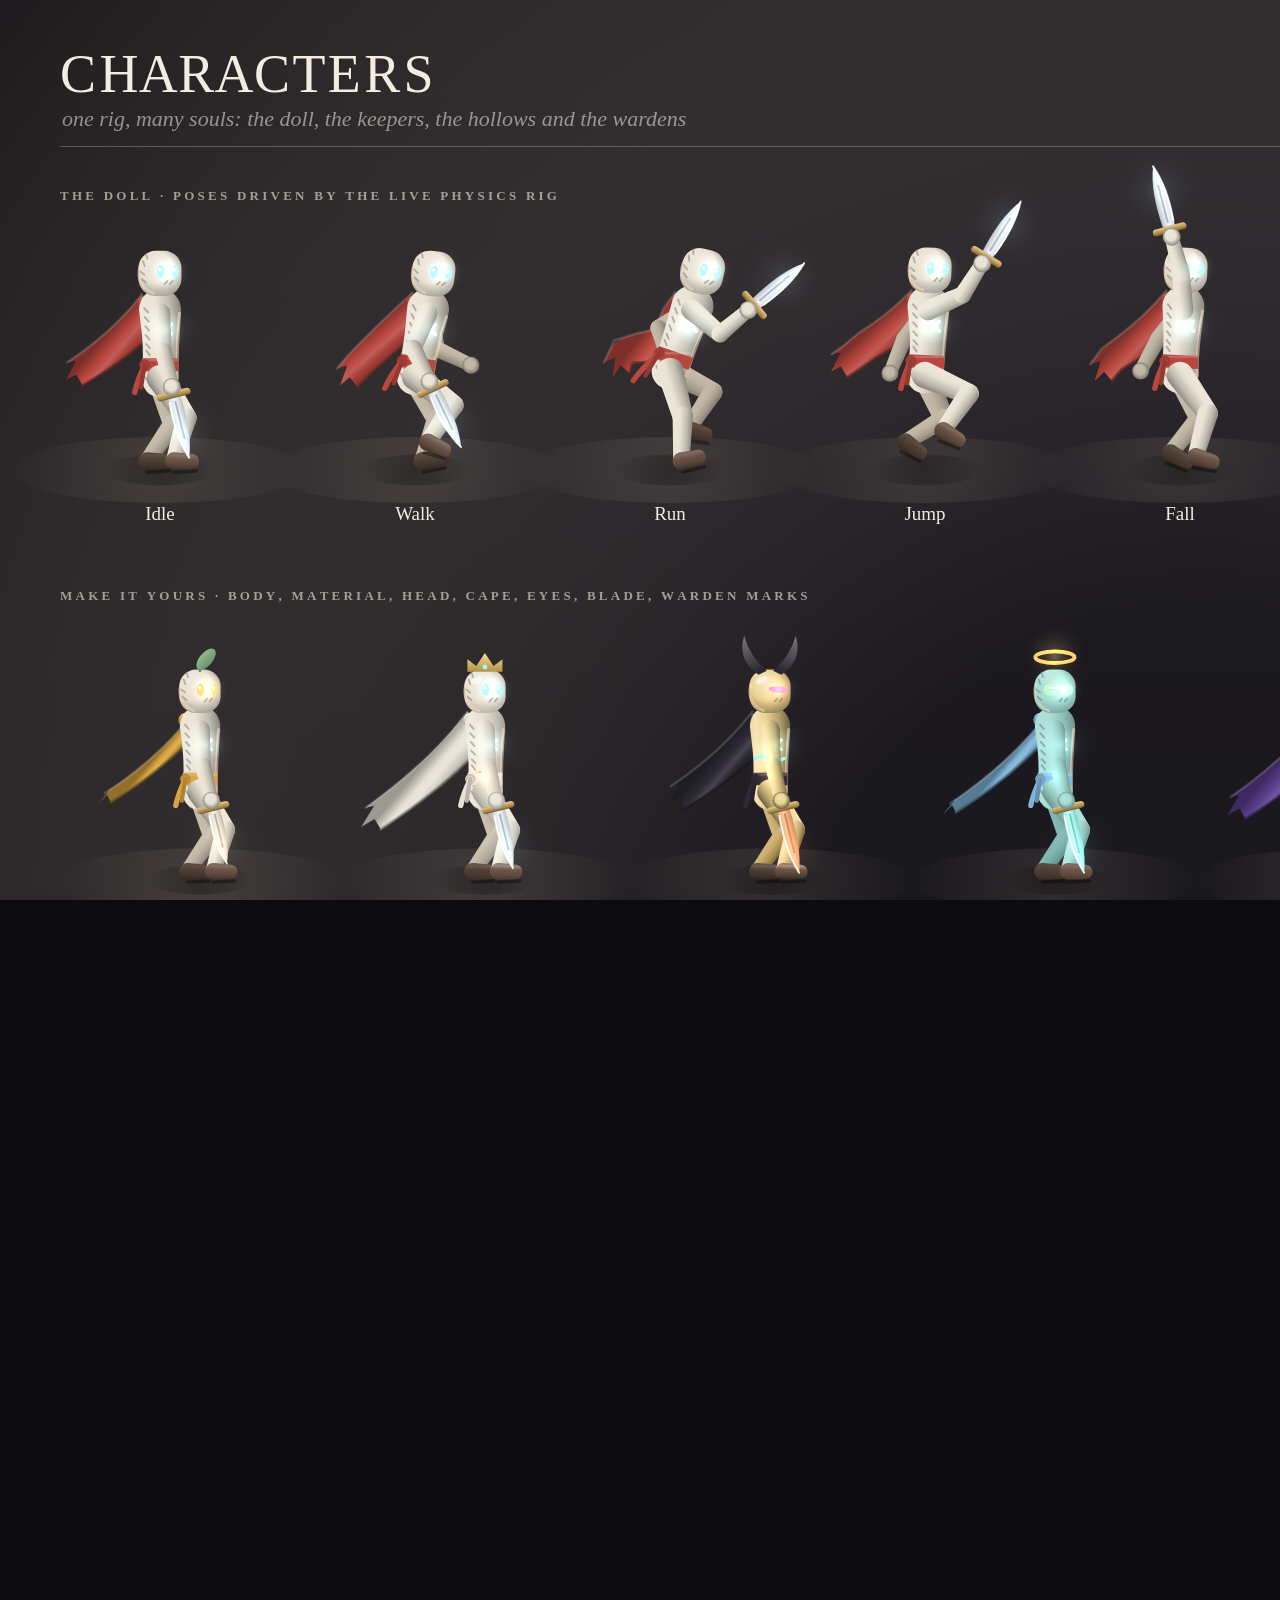
==== tools/sheets.html @ b2a6ca49 "Art overhaul, asset sheets, cold-open fall with lore, Thread companion, goal chain - js/art: art bib" ====
<!doctype html>
<html><head><meta charset="utf-8"><title>Asset sheets</title>
<link rel="stylesheet" href="../css/style.css">
<style>html,body{overflow:auto!important;background:#0c0b10}canvas{position:static!important;display:block;margin:0 0 30px}</style>
</head><body>
<canvas id="characters"></canvas>
<canvas id="maps"></canvas>
<canvas id="assets"></canvas>
<script type="module" src="sheets.js"></script>
</body></html>
---- css/style.css ----
@font-face { font-family: 'Cormorant'; src: url('../assets/fonts/cormorant-garamond-latin-300-normal.woff2') format('woff2'); font-weight: 300; font-display: swap; }
@font-face { font-family: 'Cormorant'; src: url('../assets/fonts/cormorant-garamond-latin-400-normal.woff2') format('woff2'); font-weight: 400; font-display: swap; }
@font-face { font-family: 'Cormorant'; src: url('../assets/fonts/cormorant-garamond-latin-600-normal.woff2') format('woff2'); font-weight: 600; font-display: swap; }
@font-face { font-family: 'Cormorant'; src: url('../assets/fonts/cormorant-garamond-latin-500-italic.woff2') format('woff2'); font-weight: 500; font-style: italic; font-display: swap; }
@font-face { font-family: 'Manrope'; src: url('../assets/fonts/manrope-latin-400-normal.woff2') format('woff2'); font-weight: 400; font-display: swap; }
@font-face { font-family: 'Manrope'; src: url('../assets/fonts/manrope-latin-600-normal.woff2') format('woff2'); font-weight: 600; font-display: swap; }
@font-face { font-family: 'Manrope'; src: url('../assets/fonts/manrope-latin-800-normal.woff2') format('woff2'); font-weight: 800; font-display: swap; }

:root {
  --ink: #0b0a10; --glass: rgba(14, 12, 20, 0.62); --glass2: rgba(24, 21, 32, 0.78); --line: rgba(255, 244, 228, 0.14);
  --text: #f3ece0; --dim: rgba(243, 236, 224, 0.58); --accent: #9ff3ff; --gold: #f2c86a; --warm: #ffd9a0; --danger: #ff7a6a;
  --ease: cubic-bezier(.2, .8, .2, 1); --serif: 'Cormorant', Georgia, serif; --sans: 'Manrope', system-ui, sans-serif;
}
* { box-sizing: border-box; }
html, body { margin: 0; height: 100%; overflow: hidden; background: #07060b; color: var(--text); font-family: var(--sans); user-select: none; -webkit-user-select: none; touch-action: none; -webkit-tap-highlight-color: transparent; }
canvas { position: fixed; inset: 0; display: block; }
#fx { pointer-events: none; }
#ui { position: fixed; inset: 0; pointer-events: none; z-index: 5; }
.hidden { display: none !important; }
button { font-family: var(--sans); color: var(--text); }

/* boot */
#boot { position: fixed; inset: 0; background: #07060b; display: flex; flex-direction: column; align-items: center; justify-content: center; gap: 22px; z-index: 50; transition: opacity 1.2s var(--ease); }
#boot.gone { opacity: 0; pointer-events: none; }
.boot-title { font-family: var(--serif); font-weight: 300; font-size: clamp(28px, 5vw, 54px); letter-spacing: .32em; text-transform: uppercase; opacity: .8; }
.boot-bar { width: 160px; height: 1px; background: rgba(255,255,255,.12); overflow: hidden; }
.boot-bar div { height: 100%; width: 40%; background: var(--warm); animation: bootbar 1.2s ease-in-out infinite; }
@keyframes bootbar { 0% { transform: translateX(-100%); } 100% { transform: translateX(260%); } }

/* letterbox + fade */
#letterbox .bar { position: absolute; left: 0; right: 0; height: 0; background: #000; transition: height 1.1s var(--ease); }
#letterbox .bar.top { top: 0; } #letterbox .bar.bottom { bottom: 0; }
#letterbox.on .bar { height: 11vh; }
#fade { position: absolute; inset: 0; background: #000; opacity: 0; transition: opacity .9s var(--ease); }

/* title cards */
#card { position: absolute; left: 50%; top: 40%; transform: translate(-50%, -50%); text-align: center; width: min(92vw, 1100px); opacity: 0; transition: opacity 1.4s var(--ease), letter-spacing 4s var(--ease); }
#card.show { opacity: 1; }
#card .title { font-family: var(--serif); font-weight: 300; font-size: clamp(38px, 7.2vw, 104px); letter-spacing: .14em; text-transform: uppercase; line-height: 1; text-shadow: 0 2px 40px rgba(0,0,0,.55); transition: letter-spacing 5s var(--ease); }
#card.show .title { letter-spacing: .2em; }
#card .sub { margin-top: 18px; font-family: var(--serif); font-style: italic; font-weight: 500; font-size: clamp(16px, 2.1vw, 26px); color: var(--dim); letter-spacing: .04em; }
#card .line { height: 1px; width: 0; margin: 0 auto; background: linear-gradient(90deg, transparent, rgba(255,240,220,.6), transparent); transition: width 2.2s var(--ease); }
#card.show .line { width: min(60vw, 520px); }
#card .l1 { margin-bottom: 22px; } #card .l2 { margin-top: 22px; }
#card.small .title { font-size: clamp(26px, 4.4vw, 58px); }
#card.boss .title { color: #fff; font-size: clamp(26px, 5vw, 74px); letter-spacing: .1em; }
#card.boss.show .title { letter-spacing: .14em; }
#card.boss .sub { font-style: normal; font-family: var(--sans); font-size: clamp(11px, 1.2vw, 14px); letter-spacing: .4em; text-transform: uppercase; color: var(--danger); }
#card.gain .sub { color: var(--accent); }

/* press any key */
#press { position: absolute; left: 50%; bottom: 17vh; transform: translateX(-50%); font-size: 12px; letter-spacing: .45em; text-transform: uppercase; color: var(--dim); animation: breathe 2.2s ease-in-out infinite; text-align: center; }
@keyframes breathe { 0%, 100% { opacity: .25; } 50% { opacity: .9; } }

/* hud */
#hud { position: absolute; inset: 0; transition: opacity .8s var(--ease); }
#hud.dim { opacity: 0; }
#hud-tl { position: absolute; left: max(22px, env(safe-area-inset-left)); top: max(18px, env(safe-area-inset-top)); display: flex; flex-direction: column; gap: 10px; }
#vessels { display: flex; gap: 7px; }
.vessel { width: 18px; height: 24px; position: relative; transition: transform .3s var(--ease); }
.vessel::before { content: ''; position: absolute; inset: 0; background: rgba(255,255,255,.1); clip-path: polygon(50% 0, 100% 38%, 82% 100%, 18% 100%, 0 38%); }
.vessel.full::before { background: linear-gradient(180deg, #ffffff, #dff2f4 55%, #9fd6de); box-shadow: 0 0 18px rgba(159,243,255,.6); }
.vessel.full::after { content: ''; position: absolute; inset: -6px; background: radial-gradient(circle, rgba(159,243,255,.35), transparent 65%); }
.vessel.lost { animation: lost .5s var(--ease); }
@keyframes lost { 0% { transform: scale(1.5); } 100% { transform: scale(1); } }
#breath { width: 118px; height: 3px; background: rgba(255,255,255,.1); border-radius: 2px; overflow: hidden; }
#breath-fill { height: 100%; width: 0; background: linear-gradient(90deg, #6fd3e0, #ffffff); box-shadow: 0 0 10px #9ff3ff; transition: width .3s var(--ease); }
#glimmer { display: flex; align-items: center; gap: 8px; font-weight: 600; font-size: 14px; letter-spacing: .08em; color: var(--text); text-shadow: 0 1px 8px rgba(0,0,0,.6); }
#glimmer .gem { width: 9px; height: 9px; transform: rotate(45deg); background: linear-gradient(135deg, #fff, var(--accent)); box-shadow: 0 0 10px var(--accent); }
#glimmer.bump { animation: bump .35s var(--ease); }
@keyframes bump { 0% { transform: scale(1.25); } 100% { transform: scale(1); } }
#hud-tr { position: absolute; right: max(18px, env(safe-area-inset-right)); top: max(16px, env(safe-area-inset-top)); display: flex; gap: 8px; align-items: center; pointer-events: auto; }
.pill { background: var(--glass); border: 1px solid var(--line); border-radius: 99px; padding: 7px 14px; font-size: 11px; letter-spacing: .2em; text-transform: uppercase; backdrop-filter: blur(8px); -webkit-backdrop-filter: blur(8px); }
.pill.btn { cursor: pointer; transition: background .2s, transform .2s var(--ease); }
.pill.btn:hover { background: var(--glass2); transform: translateY(-1px); }
.pill.icon { padding: 6px 11px; font-size: 14px; letter-spacing: 0; }
#souls-online { color: var(--accent); }
#souls-online::before { content: ''; display: inline-block; width: 6px; height: 6px; border-radius: 50%; background: var(--accent); box-shadow: 0 0 8px var(--accent); margin-right: 8px; vertical-align: 1px; animation: breathe 1.8s infinite; }
#compass { position: absolute; left: 50%; top: max(60px, env(safe-area-inset-top)); transform: translateX(-50%); font-size: 11px; letter-spacing: .35em; text-transform: uppercase; color: var(--dim); text-shadow: 0 1px 8px rgba(0,0,0,.7); white-space: nowrap; }
#compass b { color: var(--text); font-weight: 600; }
#hotbar { position: absolute; left: 50%; bottom: max(18px, env(safe-area-inset-bottom)); transform: translateX(-50%); display: flex; gap: 6px; pointer-events: auto; }
.slot { width: 46px; height: 46px; border-radius: 10px; background: var(--glass); border: 1px solid var(--line); position: relative; display: flex; align-items: center; justify-content: center; backdrop-filter: blur(6px); -webkit-backdrop-filter: blur(6px); cursor: pointer; transition: transform .2s var(--ease), border-color .2s; }
.slot canvas { position: static; width: 26px; height: 26px; }
.slot .n { position: absolute; right: 5px; bottom: 3px; font-size: 10px; font-weight: 800; color: var(--text); text-shadow: 0 1px 3px #000; }
.slot .k { position: absolute; left: 6px; top: 3px; font-size: 9px; color: var(--dim); }
.slot.sel { border-color: rgba(255,240,220,.7); transform: translateY(-4px); box-shadow: 0 6px 22px rgba(0,0,0,.4), 0 0 0 1px rgba(255,240,220,.25) inset; }
#prompt { position: absolute; left: 50%; bottom: 96px; transform: translateX(-50%); font-size: 12px; letter-spacing: .25em; text-transform: uppercase; text-shadow: 0 1px 8px #000; display: flex; gap: 10px; align-items: center; white-space: nowrap; }
kbd { display: inline-block; min-width: 22px; padding: 3px 6px; border-radius: 6px; border: 1px solid rgba(255,255,255,.3); background: rgba(0,0,0,.35); font-family: var(--sans); font-size: 11px; font-weight: 800; letter-spacing: 0; text-align: center; color: #fff; }
#toasts { position: absolute; left: 50%; top: 92px; transform: translateX(-50%); display: flex; flex-direction: column; align-items: center; gap: 6px; }
.toast { background: var(--glass); border: 1px solid var(--line); padding: 8px 16px; border-radius: 99px; font-size: 12px; letter-spacing: .08em; backdrop-filter: blur(8px); animation: toastIn .45s var(--ease); white-space: nowrap; }
.toast.out { opacity: 0; transform: translateY(-6px); transition: all .5s var(--ease); }
@keyframes toastIn { from { opacity: 0; transform: translateY(8px); } }
#pickups { position: absolute; right: max(22px, env(safe-area-inset-right)); bottom: 90px; display: flex; flex-direction: column; align-items: flex-end; gap: 4px; }
.pk { font-size: 12px; font-weight: 600; letter-spacing: .06em; text-shadow: 0 1px 6px #000; animation: toastIn .3s var(--ease); display: flex; gap: 8px; align-items: center; }
.pk i { width: 10px; height: 10px; border-radius: 3px; display: inline-block; }

/* boss bar */
#bossbar { position: absolute; left: 50%; bottom: calc(11vh + 26px); transform: translateX(-50%); width: min(70vw, 720px); text-align: center; transition: opacity .8s; }
#bossbar .bname { font-family: var(--serif); font-size: clamp(18px, 2.4vw, 28px); letter-spacing: .25em; text-transform: uppercase; margin-bottom: 8px; text-shadow: 0 2px 20px #000; }
#bossbar .btrack { position: relative; height: 4px; background: rgba(255,255,255,.12); }
#bossbar .bfill, #bossbar .bghost { position: absolute; left: 0; top: 0; bottom: 0; width: 100%; }
#bossbar .bghost { background: rgba(255,210,180,.5); transition: width 1.2s ease .3s; }
#bossbar .bfill { background: linear-gradient(90deg, #ff7a6a, #ffd9a0); box-shadow: 0 0 14px rgba(255,122,106,.6); z-index: 1; transition: width .12s; }

/* tutorial hints */
#hint { position: absolute; left: 50%; top: 64%; transform: translateX(-50%); font-size: 13px; letter-spacing: .2em; text-transform: uppercase; text-shadow: 0 1px 10px #000; display: flex; gap: 10px; align-items: center; opacity: 0; transition: opacity .6s var(--ease); white-space: nowrap; }
#hint.show { opacity: 1; }

/* dialog (subtitles) */
#dialog { position: absolute; left: 50%; bottom: calc(11vh + 18px); transform: translateX(-50%); width: min(86vw, 760px); text-align: center; pointer-events: auto; }
#dialog .who { font-size: 11px; letter-spacing: .4em; text-transform: uppercase; color: var(--warm); margin-bottom: 10px; }
#dialog .text { font-family: var(--serif); font-size: clamp(20px, 2.5vw, 30px); line-height: 1.35; text-shadow: 0 2px 16px #000; min-height: 1.4em; }
#dialog .opts { margin-top: 18px; display: flex; flex-wrap: wrap; gap: 10px; justify-content: center; }
.opt { background: var(--glass); border: 1px solid var(--line); padding: 10px 18px; border-radius: 99px; font-size: 12px; letter-spacing: .14em; text-transform: uppercase; cursor: pointer; transition: all .2s var(--ease); }
.opt:hover, .opt.focus { background: rgba(255,240,220,.14); border-color: rgba(255,240,220,.5); transform: translateY(-1px); }
.opt.off { opacity: .4; }
.opt small { opacity: .6; margin-left: 6px; letter-spacing: .05em; }

/* menu */
#menu { position: absolute; inset: 0; background: radial-gradient(ellipse at center, rgba(8,7,12,.45), rgba(4,3,7,.86)); display: flex; align-items: center; justify-content: center; pointer-events: auto; animation: fadeIn .4s var(--ease); backdrop-filter: blur(3px); }
@keyframes fadeIn { from { opacity: 0; } }
#menu .panel { width: min(94vw, 980px); height: min(88vh, 640px); display: flex; flex-direction: column; }
.menu-head { display: flex; align-items: flex-end; justify-content: space-between; gap: 20px; padding-bottom: 16px; border-bottom: 1px solid var(--line); flex-wrap: wrap; }
.logo { font-family: var(--serif); font-weight: 300; font-size: clamp(24px, 3.4vw, 40px); letter-spacing: .22em; text-transform: uppercase; }
.tabs { display: flex; gap: 4px; flex-wrap: wrap; }
.tab { background: none; border: none; padding: 8px 12px; font-size: 11px; letter-spacing: .25em; text-transform: uppercase; color: var(--dim); cursor: pointer; border-bottom: 1px solid transparent; transition: all .2s; }
.tab:hover { color: var(--text); }
.tab.on { color: var(--text); border-bottom-color: var(--warm); }
.menu-body { flex: 1; overflow: auto; padding-top: 22px; }
.menu-body::-webkit-scrollbar { width: 6px; } .menu-body::-webkit-scrollbar-thumb { background: rgba(255,255,255,.15); border-radius: 3px; }
.row { display: flex; gap: 22px; flex-wrap: wrap; }
.col { flex: 1; min-width: 260px; }
.h { font-size: 11px; letter-spacing: .35em; text-transform: uppercase; color: var(--dim); margin: 0 0 12px; }
.big-btn { display: block; width: 100%; text-align: left; background: var(--glass); border: 1px solid var(--line); padding: 16px 18px; border-radius: 14px; margin-bottom: 10px; cursor: pointer; transition: all .2s var(--ease); }
.big-btn:hover { background: rgba(255,240,220,.1); transform: translateX(3px); }
.big-btn b { display: block; font-family: var(--serif); font-size: 22px; font-weight: 400; letter-spacing: .06em; }
.big-btn span { font-size: 12px; color: var(--dim); }
.big-btn.primary { border-color: rgba(159,243,255,.45); }
.stat { display: flex; justify-content: space-between; font-size: 13px; padding: 7px 0; border-bottom: 1px solid rgba(255,255,255,.05); color: var(--dim); }
.stat b { color: var(--text); font-weight: 600; }
.grid { display: grid; grid-template-columns: repeat(auto-fill, minmax(112px, 1fr)); gap: 8px; }
.item { background: var(--glass); border: 1px solid var(--line); border-radius: 12px; padding: 10px; cursor: pointer; text-align: center; font-size: 11px; letter-spacing: .06em; transition: all .2s var(--ease); position: relative; }
.item:hover { transform: translateY(-2px); background: rgba(255,240,220,.08); }
.item.on { border-color: var(--warm); box-shadow: 0 0 0 1px rgba(255,217,160,.3) inset; }
.item.locked { opacity: .45; }
.item .sw { width: 34px; height: 34px; border-radius: 50%; margin: 2px auto 8px; }
.item .how { display: block; font-size: 9.5px; color: var(--dim); margin-top: 4px; letter-spacing: .02em; }
.item .cost { position: absolute; top: 6px; right: 8px; font-size: 10px; color: var(--accent); }
.editor { display: flex; gap: 24px; flex-wrap: wrap; }
.preview { width: 260px; flex: none; display: flex; flex-direction: column; align-items: center; gap: 10px; }
.preview canvas { position: static; width: 240px; height: 280px; border-radius: 18px; background: radial-gradient(ellipse at 50% 70%, rgba(255,230,200,.12), transparent 70%); }
.name { font-family: var(--serif); font-size: 24px; letter-spacing: .06em; text-align: center; }
.sigil { position: static !important; width: 54px !important; height: 54px !important; background: none !important; }
.slots { display: flex; gap: 4px; flex-wrap: wrap; margin-bottom: 14px; }
.ctrl-list { display: grid; grid-template-columns: auto 1fr; gap: 8px 16px; font-size: 13px; align-items: center; }
.slider { display: flex; align-items: center; gap: 12px; font-size: 13px; margin: 10px 0; }
.slider input { flex: 1; accent-color: #ffd9a0; }
.toggle { display: flex; justify-content: space-between; align-items: center; font-size: 13px; padding: 10px 0; border-bottom: 1px solid rgba(255,255,255,.05); cursor: pointer; }
.toggle i { width: 34px; height: 18px; border-radius: 9px; background: rgba(255,255,255,.15); position: relative; transition: background .2s; }
.toggle i::after { content: ''; position: absolute; top: 2px; left: 2px; width: 14px; height: 14px; border-radius: 50%; background: #fff; transition: transform .2s var(--ease); }
.toggle.on i { background: #6fd3e0; } .toggle.on i::after { transform: translateX(16px); }
.code { font-family: ui-monospace, monospace; background: rgba(0,0,0,.35); border: 1px solid var(--line); border-radius: 8px; padding: 10px 12px; font-size: 12px; word-break: break-all; user-select: text; -webkit-user-select: text; }
.note { font-size: 12px; color: var(--dim); line-height: 1.6; }
.recipe { display: flex; align-items: center; justify-content: space-between; gap: 10px; background: var(--glass); border: 1px solid var(--line); border-radius: 12px; padding: 10px 14px; margin-bottom: 8px; font-size: 13px; }
.recipe .need { color: var(--dim); font-size: 12px; }
.recipe button, .mini-btn { background: rgba(255,240,220,.1); border: 1px solid var(--line); border-radius: 99px; padding: 6px 14px; font-size: 11px; letter-spacing: .14em; text-transform: uppercase; cursor: pointer; }
.recipe button:disabled { opacity: .35; cursor: default; }

/* touch */
#touch { position: absolute; inset: 0; pointer-events: none; }
#stick { position: absolute; left: max(26px, env(safe-area-inset-left)); bottom: max(26px, env(safe-area-inset-bottom)); width: 132px; height: 132px; border-radius: 50%; background: rgba(255,255,255,.05); border: 1px solid rgba(255,255,255,.12); pointer-events: auto; }
#knob { position: absolute; left: 50%; top: 50%; width: 56px; height: 56px; margin: -28px; border-radius: 50%; background: rgba(255,255,255,.18); border: 1px solid rgba(255,255,255,.25); }
#tbtns { position: absolute; right: max(18px, env(safe-area-inset-right)); bottom: max(18px, env(safe-area-inset-bottom)); width: 220px; height: 190px; pointer-events: none; }
.tb { position: absolute; width: 54px; height: 54px; border-radius: 50%; background: rgba(14,12,20,.45); border: 1px solid rgba(255,255,255,.2); font-size: 20px; pointer-events: auto; backdrop-filter: blur(4px); }
.tb.big { width: 70px; height: 70px; font-size: 24px; }
.tb.down { background: rgba(255,240,220,.25); }
.tb[data-a="attack"] { right: 86px; bottom: 6px; }
.tb[data-a="jump"] { right: 4px; bottom: 50px; }
.tb[data-a="dash"] { right: 100px; bottom: 90px; }
.tb[data-a="interact"] { right: 24px; bottom: 134px; }
.tb[data-a="heal"] { right: 162px; bottom: 30px; width: 46px; height: 46px; font-size: 16px; }
.tb[data-a="tbuild"] { right: 160px; bottom: 96px; width: 46px; height: 46px; font-size: 16px; }
.tb.active { border-color: var(--accent); color: var(--accent); }
body.touch #hotbar { bottom: auto; top: 58px; transform: translateX(-50%) scale(.85); }
body.touch #prompt { bottom: 44%; }

@media (max-width: 640px) {
  .slot { width: 40px; height: 40px; }
  #compass { display: none; }
  .preview { width: 100%; }
}

/* lore lines during the cold open */
#lore { position: absolute; left: 50%; top: 22%; transform: translateX(-50%); width: min(90vw, 980px); text-align: center; font-family: var(--serif); font-style: italic; font-weight: 500; font-size: clamp(20px, 2.8vw, 36px); line-height: 1.3; color: #f6efe4; text-shadow: 0 2px 30px rgba(0,0,0,.65); opacity: 0; transition: opacity 1.1s var(--ease), letter-spacing 3.5s var(--ease); letter-spacing: .01em; }
#lore.show { opacity: 1; letter-spacing: .035em; }
/* objective tracker */
#objective { margin-top: 6px; max-width: min(420px, 60vw); animation: toastIn .6s var(--ease); }
.ob-title { display: flex; align-items: center; gap: 10px; font-family: var(--serif); font-size: 19px; font-weight: 500; letter-spacing: .03em; color: #f6efe4; text-shadow: 0 1px 12px rgba(0,0,0,.8); }
.ob-title i { width: 8px; height: 8px; transform: rotate(45deg); border: 1.5px solid var(--warm); flex: none; box-shadow: 0 0 10px rgba(255,217,160,.6); }
.ob-dist { font-family: var(--sans); font-size: 10px; letter-spacing: .2em; color: var(--dim); margin-left: 4px; white-space: nowrap; }
.ob-hint { margin: 5px 0 0 18px; font-size: 11px; letter-spacing: .12em; text-transform: uppercase; color: var(--dim); text-shadow: 0 1px 8px #000; display: flex; gap: 6px; align-items: center; flex-wrap: wrap; }
.ob-hint kbd { font-size: 10px; padding: 2px 5px; }
#objective.pulse .ob-title i { animation: obp 1.2s var(--ease) 2; }
@keyframes obp { 50% { transform: rotate(45deg) scale(1.8); background: var(--warm); } }
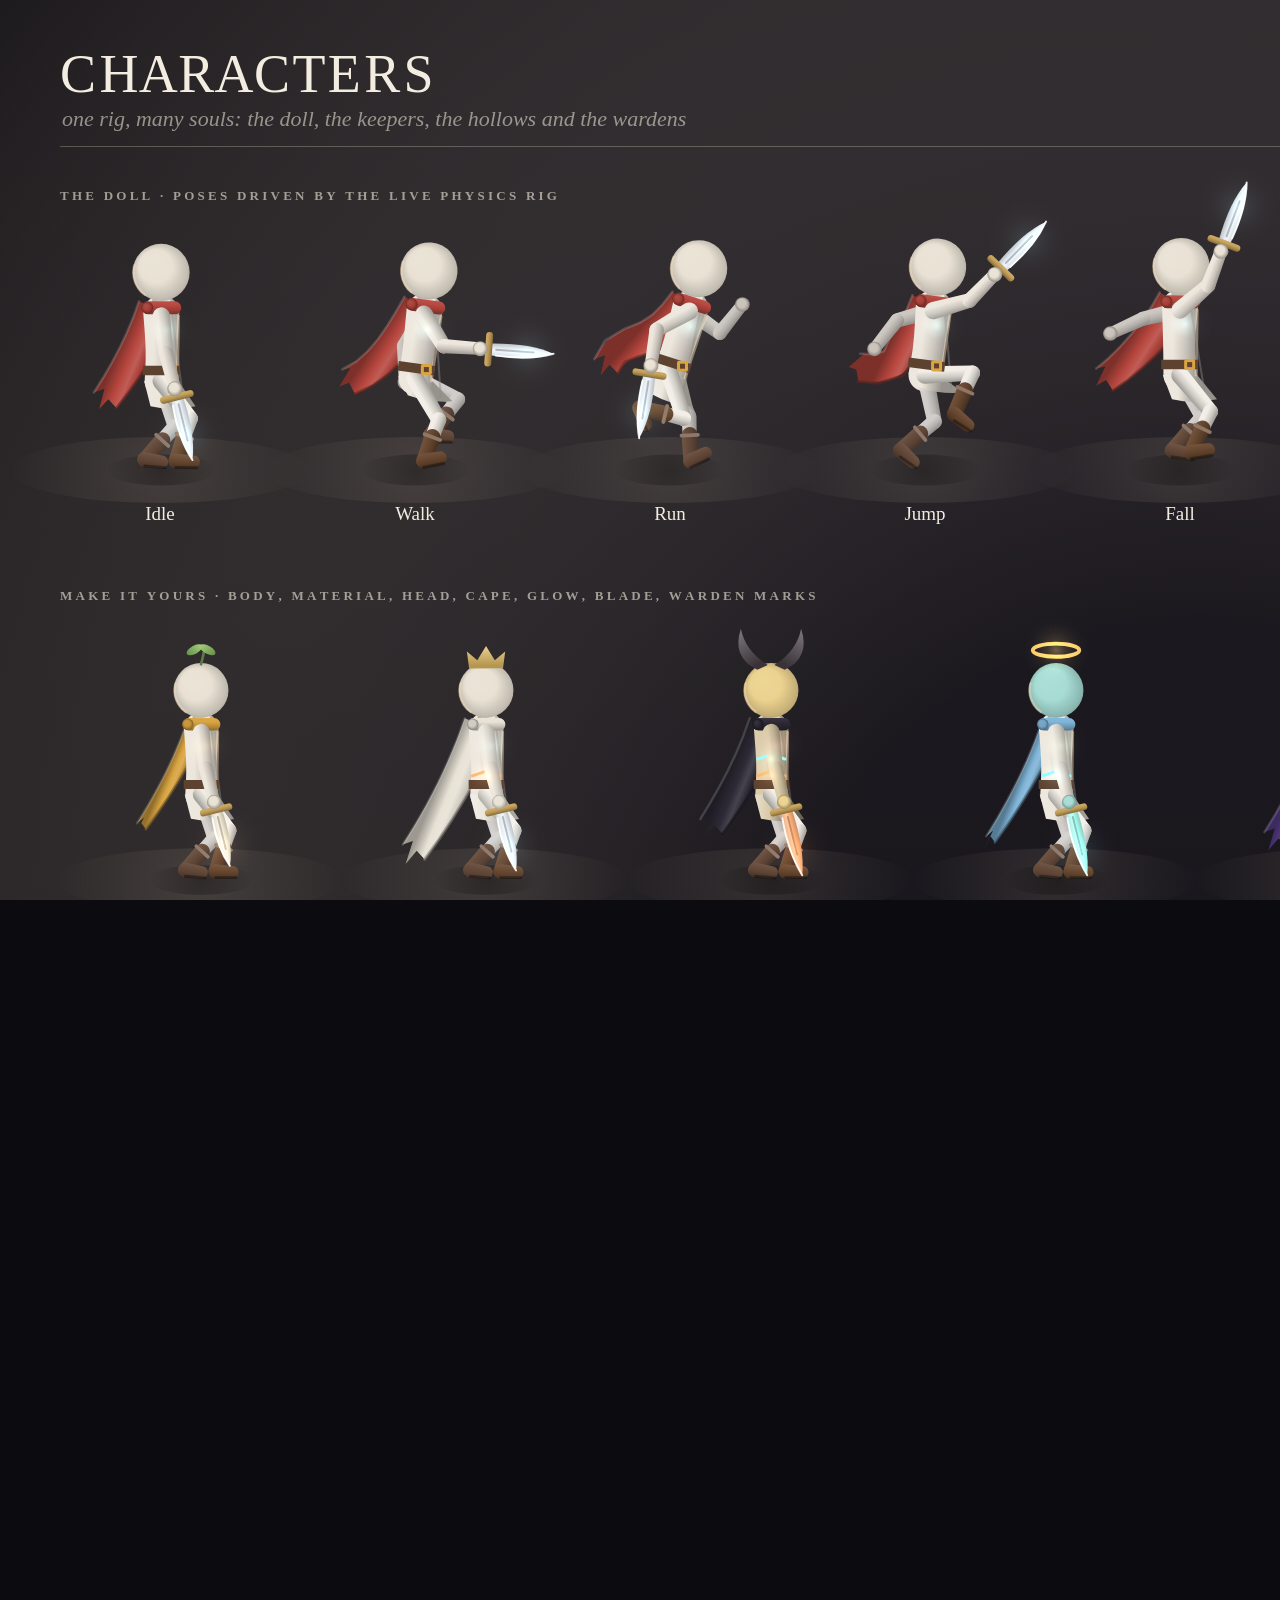
==== commit 1485dd2c: "On Two Feet: rename, in-game Terms & Privacy, art request sheet, walkable cave mouths, test updates " ====
--- a/tools/sheets.html
+++ b/tools/sheets.html
@@ -6,5 +6,6 @@
 <canvas id="characters"></canvas>
 <canvas id="maps"></canvas>
 <canvas id="assets"></canvas>
+<canvas id="requests"></canvas>
 <script type="module" src="sheets.js"></script>
 </body></html>
--- a/css/style.css
+++ b/css/style.css
@@ -60,6 +60,11 @@
 .vessel { width: 18px; height: 24px; position: relative; transition: transform .3s var(--ease); }
 .vessel::before { content: ''; position: absolute; inset: 0; background: rgba(255,255,255,.1); clip-path: polygon(50% 0, 100% 38%, 82% 100%, 18% 100%, 0 38%); }
 .vessel.full::before { background: linear-gradient(180deg, #ffffff, #dff2f4 55%, #9fd6de); box-shadow: 0 0 18px rgba(159,243,255,.6); }
+.art .vessel { width: 26px; height: 30px; background: url(../assets/icons/vessel_empty.png) center/contain no-repeat; }
+.art .vessel::before, .art .vessel::after { display: none; }
+.art .vessel.full { background-image: url(../assets/icons/vessel.png); filter: drop-shadow(0 0 8px rgba(159,243,255,.55)); }
+.art #glimmer .gem { width: 18px; height: 18px; transform: none; background: url(../assets/icons/glimmer.png) center/contain no-repeat; box-shadow: none; }
+.slot img.ticon { filter: drop-shadow(0 2px 3px rgba(0,0,0,.5)); }
 .vessel.full::after { content: ''; position: absolute; inset: -6px; background: radial-gradient(circle, rgba(159,243,255,.35), transparent 65%); }
 .vessel.lost { animation: lost .5s var(--ease); }
 @keyframes lost { 0% { transform: scale(1.5); } 100% { transform: scale(1); } }
@@ -76,11 +81,14 @@
 .pill.icon { padding: 6px 11px; font-size: 14px; letter-spacing: 0; }
 #souls-online { color: var(--accent); }
 #souls-online::before { content: ''; display: inline-block; width: 6px; height: 6px; border-radius: 50%; background: var(--accent); box-shadow: 0 0 8px var(--accent); margin-right: 8px; vertical-align: 1px; animation: breathe 1.8s infinite; }
-#compass { position: absolute; left: 50%; top: max(60px, env(safe-area-inset-top)); transform: translateX(-50%); font-size: 11px; letter-spacing: .35em; text-transform: uppercase; color: var(--dim); text-shadow: 0 1px 8px rgba(0,0,0,.7); white-space: nowrap; }
+#compass { position: absolute; left: 50%; top: max(22px, env(safe-area-inset-top)); transform: translateX(-50%); font-size: 11px; letter-spacing: .35em; text-transform: uppercase; color: var(--dim); text-shadow: 0 1px 8px rgba(0,0,0,.7); white-space: nowrap; }
 #compass b { color: var(--text); font-weight: 600; }
 #hotbar { position: absolute; left: 50%; bottom: max(18px, env(safe-area-inset-bottom)); transform: translateX(-50%); display: flex; gap: 6px; pointer-events: auto; }
 .slot { width: 46px; height: 46px; border-radius: 10px; background: var(--glass); border: 1px solid var(--line); position: relative; display: flex; align-items: center; justify-content: center; backdrop-filter: blur(6px); -webkit-backdrop-filter: blur(6px); cursor: pointer; transition: transform .2s var(--ease), border-color .2s; }
-.slot canvas { position: static; width: 26px; height: 26px; }
+.slot canvas { position: static; width: 28px; height: 28px; }
+canvas.ticon { position: static; inset: auto; display: block; }
+canvas.ticon.flyer { position: fixed; }
+.pk canvas.ticon { display: inline-block; vertical-align: middle; margin-right: 6px; }
 .slot .n { position: absolute; right: 5px; bottom: 3px; font-size: 10px; font-weight: 800; color: var(--text); text-shadow: 0 1px 3px #000; }
 .slot .k { position: absolute; left: 6px; top: 3px; font-size: 9px; color: var(--dim); }
 .slot.sel { border-color: rgba(255,240,220,.7); transform: translateY(-4px); box-shadow: 0 6px 22px rgba(0,0,0,.4), 0 0 0 1px rgba(255,240,220,.25) inset; }
@@ -166,24 +174,40 @@
 .recipe button, .mini-btn { background: rgba(255,240,220,.1); border: 1px solid var(--line); border-radius: 99px; padding: 6px 14px; font-size: 11px; letter-spacing: .14em; text-transform: uppercase; cursor: pointer; }
 .recipe button:disabled { opacity: .35; cursor: default; }
 
-/* touch */
-#touch { position: absolute; inset: 0; pointer-events: none; }
-#stick { position: absolute; left: max(26px, env(safe-area-inset-left)); bottom: max(26px, env(safe-area-inset-bottom)); width: 132px; height: 132px; border-radius: 50%; background: rgba(255,255,255,.05); border: 1px solid rgba(255,255,255,.12); pointer-events: auto; }
-#knob { position: absolute; left: 50%; top: 50%; width: 56px; height: 56px; margin: -28px; border-radius: 50%; background: rgba(255,255,255,.18); border: 1px solid rgba(255,255,255,.25); }
-#tbtns { position: absolute; right: max(18px, env(safe-area-inset-right)); bottom: max(18px, env(safe-area-inset-bottom)); width: 220px; height: 190px; pointer-events: none; }
-.tb { position: absolute; width: 54px; height: 54px; border-radius: 50%; background: rgba(14,12,20,.45); border: 1px solid rgba(255,255,255,.2); font-size: 20px; pointer-events: auto; backdrop-filter: blur(4px); }
-.tb.big { width: 70px; height: 70px; font-size: 24px; }
-.tb.down { background: rgba(255,240,220,.25); }
-.tb[data-a="attack"] { right: 86px; bottom: 6px; }
-.tb[data-a="jump"] { right: 4px; bottom: 50px; }
-.tb[data-a="dash"] { right: 100px; bottom: 90px; }
-.tb[data-a="interact"] { right: 24px; bottom: 134px; }
-.tb[data-a="heal"] { right: 162px; bottom: 30px; width: 46px; height: 46px; font-size: 16px; }
-.tb[data-a="tbuild"] { right: 160px; bottom: 96px; width: 46px; height: 46px; font-size: 16px; }
-.tb.active { border-color: var(--accent); color: var(--accent); }
-body.touch #hotbar { bottom: auto; top: 58px; transform: translateX(-50%) scale(.85); }
-body.touch #prompt { bottom: 44%; }
-
+/* touch: sized to the screen, glass buttons, a floating stick anywhere on the left */
+#touch { position: absolute; inset: 0; pointer-events: none; --u: clamp(54px, 11.5vmin, 86px); }
+#tzone { position: absolute; left: 0; bottom: 0; width: 46%; height: 78%; pointer-events: auto; touch-action: none; }
+#stick { position: absolute; left: calc(max(26px, env(safe-area-inset-left)) + var(--u) * .2); bottom: calc(max(26px, env(safe-area-inset-bottom)) + var(--u) * .2); width: calc(var(--u) * 1.9); height: calc(var(--u) * 1.9); margin: 0; border-radius: 50%; pointer-events: none; opacity: .38; transition: opacity .25s;
+  background: radial-gradient(circle at 50% 50%, rgba(255,255,255,.04) 0 55%, rgba(255,255,255,.1) 56% 58%, rgba(255,255,255,.03) 59%); border: 1.5px solid rgba(255,255,255,.16); }
+#stick.live { opacity: 1; transition: none; }
+#knob { position: absolute; left: 50%; top: 50%; width: calc(var(--u) * .82); height: calc(var(--u) * .82); margin: calc(var(--u) * -.41); border-radius: 50%;
+  background: radial-gradient(circle at 35% 30%, rgba(255,255,255,.55), rgba(255,255,255,.16) 55%, rgba(255,255,255,.08)); border: 1.5px solid rgba(255,255,255,.4); box-shadow: 0 6px 18px rgba(0,0,0,.35); }
+#tbtns { position: absolute; right: max(16px, env(safe-area-inset-right)); bottom: max(16px, env(safe-area-inset-bottom)); width: calc(var(--u) * 3.9); height: calc(var(--u) * 3.3); pointer-events: none; }
+.tb { position: absolute; border-radius: 50%; pointer-events: auto; touch-action: none; display: flex; flex-direction: column; align-items: center; justify-content: center; gap: 2px; color: #f6efe4; padding: 0;
+  background: radial-gradient(circle at 35% 28%, rgba(255,255,255,.22), rgba(255,255,255,.06) 48%, rgba(10,9,14,.45) 100%); border: 1.5px solid rgba(255,240,220,.3);
+  box-shadow: 0 8px 22px rgba(0,0,0,.35), inset 0 1px 0 rgba(255,255,255,.25); backdrop-filter: blur(6px); -webkit-backdrop-filter: blur(6px); transition: transform .08s, box-shadow .12s, border-color .12s; }
+.tb svg { width: 44%; height: 44%; filter: drop-shadow(0 1px 2px rgba(0,0,0,.5)); }
+.tb span { font-size: calc(var(--u) * .12); letter-spacing: .14em; text-transform: uppercase; font-weight: 800; opacity: .8; }
+.tb.down { transform: scale(.92); border-color: rgba(159,243,255,.9); box-shadow: 0 0 0 4px rgba(159,243,255,.18), 0 6px 16px rgba(0,0,0,.35); }
+.tb-xl { width: calc(var(--u) * 1.5); height: calc(var(--u) * 1.5); right: calc(var(--u) * 1.15); bottom: 0; border-color: rgba(255,217,160,.55); }
+.tb-l { width: calc(var(--u) * 1.18); height: calc(var(--u) * 1.18); right: 0; bottom: calc(var(--u) * .95); }
+.tb-m { width: calc(var(--u) * .98); height: calc(var(--u) * .98); right: calc(var(--u) * 1.45); bottom: calc(var(--u) * 1.65); }
+.tb-s { width: calc(var(--u) * .78); height: calc(var(--u) * .78); }
+.tb[data-a="heal"] { right: calc(var(--u) * 2.85); bottom: calc(var(--u) * .2); }
+.tb[data-a="tbuild"] { right: calc(var(--u) * .25); bottom: calc(var(--u) * 2.35); }
+.tb[data-a="tbag"] { right: calc(var(--u) * 2.65); bottom: calc(var(--u) * 1.3); }
+body.modal #tzone, body.modal #tbtns, body.modal #tact, body.modal #stick { opacity: 0; pointer-events: none !important; }
+body.modal #tbtns .tb { pointer-events: none; }
+.tb.active { border-color: var(--accent); color: var(--accent); box-shadow: 0 0 0 4px rgba(159,243,255,.15), 0 8px 22px rgba(0,0,0,.35); }
+#tact { position: absolute; right: calc(max(16px, env(safe-area-inset-right)) + var(--u) * 4.15); bottom: calc(max(16px, env(safe-area-inset-bottom)) + var(--u) * .35); pointer-events: auto; touch-action: none; min-width: calc(var(--u) * 1.6); height: calc(var(--u) * .78); padding: 0 calc(var(--u) * .3); border-radius: 99px;
+  background: linear-gradient(180deg, rgba(255,217,160,.95), rgba(214,160,90,.95)); color: #241a12; border: none; font-weight: 800; font-size: calc(var(--u) * .2); letter-spacing: .12em; text-transform: uppercase; box-shadow: 0 8px 24px rgba(0,0,0,.4), 0 0 0 4px rgba(255,217,160,.18); animation: toastIn .3s var(--ease); }
+#tact.down { transform: scale(.94); }
+body.touch #hotbar { bottom: auto; top: calc(max(14px, env(safe-area-inset-top)) + 46px); transform: translateX(-50%); }
+body.touch .slot { width: 40px; height: 40px; }
+body.touch #hud-tr .pill { padding: 9px 14px; }
+body.touch #btn-menu { font-size: 17px; padding: 8px 14px; }
+body.touch #prompt { display: none !important; }
+body.touch #tut { top: calc(max(10px, env(safe-area-inset-top)) + 92px); }
 @media (max-width: 640px) {
   .slot { width: 40px; height: 40px; }
   #compass { display: none; }
@@ -202,3 +226,137 @@
 .ob-hint kbd { font-size: 10px; padding: 2px 5px; }
 #objective.pulse .ob-title i { animation: obp 1.2s var(--ease) 2; }
 @keyframes obp { 50% { transform: rotate(45deg) scale(1.8); background: var(--warm); } }
+
+/* tutorial panel */
+#tut { position: absolute; left: 50%; top: calc(max(14px, env(safe-area-inset-top)) + 84px); transform: translateX(-50%); min-width: min(380px, 90vw); max-width: 90vw; padding: 10px 18px 10px; border-radius: 18px; background: linear-gradient(180deg, rgba(20,18,28,.82), rgba(12,11,18,.88)); border: 1px solid rgba(255,240,220,.18); box-shadow: 0 18px 50px rgba(0,0,0,.45); text-align: center; pointer-events: auto; animation: toastIn .5s var(--ease); backdrop-filter: blur(8px); }
+#tut.done { border-color: rgba(159,243,255,.55); }
+.tt-step { font-size: 10px; letter-spacing: .35em; text-transform: uppercase; color: var(--warm); }
+.tt-title { font-family: var(--serif); font-size: clamp(19px, 2.4vw, 25px); margin: 2px 0 5px; }
+.tt-keys { display: flex; gap: 8px; justify-content: center; align-items: center; margin-bottom: 8px; flex-wrap: wrap; }
+.tt-keys kbd { font-size: 12px; padding: 4px 10px; border-radius: 9px; min-width: 38px; border-color: rgba(255,240,220,.45); box-shadow: 0 3px 0 rgba(0,0,0,.45); }
+.tt-or { font-size: 11px; color: var(--dim); letter-spacing: .1em; }
+.tt-touch { font-size: 13px; color: var(--accent); letter-spacing: .06em; }
+.tt-text { font-size: 13px; color: var(--dim); }
+.tt-dots { display: flex; gap: 6px; justify-content: center; margin-top: 7px; }
+.tt-dots i { width: 7px; height: 7px; border-radius: 50%; background: rgba(255,255,255,.16); }
+.tt-dots i.on { background: var(--accent); box-shadow: 0 0 8px var(--accent); }
+.tt-dots i.cur { background: var(--warm); }
+.tt-skip { position: absolute; top: 10px; right: 12px; background: none; border: none; font-size: 10px; letter-spacing: .16em; text-transform: uppercase; color: var(--dim); cursor: pointer; padding: 4px; }
+.tt-skip:hover { color: var(--text); }
+
+/* direction chevrons drawn with borders (no glyphs) */
+.chev, .chev-after::after { display: inline-block; width: .42em; height: .42em; border: solid currentColor; border-width: 0 2px 2px 0; vertical-align: .08em; margin: 0 .35em; }
+.chev.r, .chev-after.r::after { transform: rotate(-45deg); }
+.chev.l, .chev-after.l::after { transform: rotate(135deg); }
+.chev-after::after { content: ''; }
+.toast.done::before { content: ''; display: inline-block; width: .35em; height: .7em; border: solid #b8f0c8; border-width: 0 2px 2px 0; transform: rotate(45deg); margin: 0 .7em .1em 0; }
+
+/* ------------------------------------------------------------ satchel: cinematic inventory + crafting */
+#bag { position: absolute; inset: 0; z-index: 40; pointer-events: none; display: grid; grid-template-columns: minmax(280px, 34%) 1fr minmax(300px, 36%); grid-template-rows: 1fr auto; gap: 14px; padding: max(54px, 8vh) max(18px, 2.5vw) max(18px, 3vh); font-family: Manrope, sans-serif; color: var(--text); }
+#bag.hidden { display: none; }
+#bag > * { pointer-events: auto; }
+.bag-panel { background: linear-gradient(180deg, rgba(20,17,26,.86), rgba(12,10,16,.9)); border: 1px solid var(--line); border-radius: 18px; padding: 16px; display: flex; flex-direction: column; gap: 10px; min-height: 0; overflow: hidden;
+  backdrop-filter: blur(8px); -webkit-backdrop-filter: blur(8px); box-shadow: 0 30px 60px rgba(0,0,0,.45); animation: bagIn .42s var(--ease) both; }
+.bag-l { grid-column: 1; grid-row: 1; transform-origin: left center; }
+.bag-r { grid-column: 3; grid-row: 1; transform-origin: right center; animation-delay: .06s; }
+#bag.out .bag-panel, #bag.out .bag-hot { animation: bagOut .25s ease-in both; }
+@keyframes bagIn { from { opacity: 0; transform: translateY(18px) scale(.97); filter: blur(4px); } to { opacity: 1; transform: none; filter: none; } }
+@keyframes bagOut { to { opacity: 0; transform: translateY(12px) scale(.98); } }
+.bag-h { display: flex; align-items: baseline; justify-content: space-between; gap: 10px; flex-wrap: wrap; }
+.bag-h b { font-family: 'Cormorant Garamond', serif; font-weight: 500; font-size: 26px; letter-spacing: .02em; }
+.bag-h .sub { font-size: 11px; letter-spacing: .14em; text-transform: uppercase; color: var(--dim); }
+.bag-chips { display: flex; gap: 6px; flex-wrap: wrap; }
+.chip { background: rgba(255,255,255,.05); border: 1px solid var(--line); color: var(--dim); border-radius: 99px; padding: 7px 13px; font: 700 11px Manrope; letter-spacing: .12em; text-transform: uppercase; cursor: pointer; min-height: 32px; }
+.chip.on { color: var(--ink); background: var(--warm); border-color: transparent; }
+.bag-grid { display: grid; grid-template-columns: repeat(auto-fill, minmax(56px, 1fr)); grid-auto-rows: 56px; gap: 8px; overflow-y: auto; min-height: 60px; flex: 1; align-content: start; padding: 2px; }
+.bslot { position: relative; min-height: 44px; border-radius: 12px; background: radial-gradient(circle at 50% 40%, rgba(255,255,255,.08), rgba(255,255,255,.02)); border: 1px solid var(--line); display: grid; place-items: center; cursor: pointer; transition: transform .12s, border-color .12s, background .12s; }
+.bslot:hover { transform: translateY(-2px); border-color: rgba(255,217,160,.45); }
+.bslot.on { border-color: var(--warm); background: radial-gradient(circle at 50% 40%, rgba(255,217,160,.2), rgba(255,255,255,.03)); box-shadow: 0 0 0 3px rgba(255,217,160,.12); }
+.bslot.worn::after { content: ''; position: absolute; top: 5px; left: 5px; width: 7px; height: 7px; border-radius: 50%; background: var(--accent); box-shadow: 0 0 8px var(--accent); }
+.bslot .n { position: absolute; right: 5px; bottom: 3px; font: 800 11px Manrope; text-shadow: 0 1px 2px #000; }
+.bslot .k { position: absolute; left: 5px; top: 2px; font: 700 9px Manrope; color: var(--dim); }
+.bslot.empty { cursor: default; background: rgba(255,255,255,.02); border-style: dashed; }
+.bslot.sel { border-color: var(--accent); }
+.bag-grid .empty, .bag-detail .hint { color: var(--dim); font-size: 13px; line-height: 1.5; grid-column: 1 / -1; padding: 8px 2px; }
+.bag-detail { border-top: 1px solid var(--line); padding-top: 10px; min-height: 64px; }
+.dtop { display: flex; gap: 12px; align-items: center; }
+.dtx { display: flex; flex-direction: column; gap: 3px; font-size: 12.5px; color: var(--dim); line-height: 1.4; }
+.dtx b { color: var(--text); font-size: 15px; }
+.dacts { display: flex; gap: 8px; margin-top: 10px; flex-wrap: wrap; }
+#bag .btn { background: rgba(255,255,255,.07); border: 1px solid var(--line); color: var(--text); border-radius: 10px; padding: 10px 16px; font: 700 12px Manrope; letter-spacing: .1em; text-transform: uppercase; cursor: pointer; min-height: 40px; }
+#bag .btn.primary { background: linear-gradient(180deg, #ffe2b0, #e0a868); color: #241a12; border: none; }
+#bag .btn:disabled { opacity: .4; cursor: default; }
+.bag-equip { display: flex; gap: 8px; align-items: center; }
+.bag-equip .lbl, .bag-hot .lbl { font: 700 10px Manrope; letter-spacing: .16em; text-transform: uppercase; color: var(--dim); margin-right: 4px; }
+.eslot { width: 50px; height: 50px; border-radius: 50%; border: 1px dashed var(--line); display: grid; place-items: center; cursor: pointer; }
+.eslot.full { border: 1px solid rgba(159,243,255,.5); box-shadow: 0 0 14px rgba(159,243,255,.15) inset; }
+.eslot .ph { font: 700 9px Manrope; letter-spacing: .12em; text-transform: uppercase; color: var(--dim); }
+.bag-stations { display: flex; gap: 6px; flex-wrap: wrap; }
+.bag-stations .st { font: 700 10px Manrope; letter-spacing: .12em; text-transform: uppercase; padding: 5px 9px; border-radius: 99px; border: 1px solid var(--line); color: rgba(243,236,224,.35); }
+.bag-stations .st.on { color: var(--warm); border-color: rgba(255,217,160,.45); box-shadow: 0 0 12px rgba(255,217,160,.15); }
+.bag-recipes { overflow-y: auto; flex: 1; display: flex; flex-direction: column; gap: 6px; min-height: 80px; padding-right: 4px; }
+.rec { display: flex; align-items: center; gap: 10px; padding: 8px 10px; border-radius: 12px; border: 1px solid transparent; cursor: pointer; opacity: .62; min-height: 46px; }
+.rec.ok { opacity: 1; }
+.rec.locked { opacity: .35; }
+.rec.on { border-color: rgba(255,217,160,.5); background: rgba(255,217,160,.07); opacity: 1; }
+.rtx { display: flex; flex-direction: column; font-size: 11.5px; color: var(--dim); gap: 2px; }
+.rtx b { color: var(--text); font-size: 14px; font-weight: 700; }
+.bag-forge { display: flex; gap: 16px; align-items: center; border-top: 1px solid var(--line); padding-top: 12px; }
+.ring { position: relative; flex: 0 0 auto; width: 92px; height: 92px; border-radius: 50%; display: grid; place-items: center;
+  background: radial-gradient(circle, rgba(255,217,160,.18), rgba(255,217,160,0) 70%); border: 1.5px solid rgba(255,217,160,.4); box-shadow: 0 0 0 6px rgba(255,217,160,.05), inset 0 0 22px rgba(255,217,160,.12); }
+.ring::before { content: ''; position: absolute; inset: -7px; border-radius: 50%; border: 1px dashed rgba(255,217,160,.35); }
+.ring .n { position: absolute; right: 8px; bottom: 6px; font: 800 12px Manrope; }
+.ring.spin::before { animation: ringSpin .56s cubic-bezier(.5,0,.3,1); }
+.ring.spin canvas { animation: ringPulse .56s ease-in-out; }
+.ring.flash { animation: ringFlash .5s ease-out; }
+@keyframes ringSpin { to { transform: rotate(360deg) scale(1.08); } }
+@keyframes ringPulse { 50% { transform: scale(.7) rotate(-12deg); opacity: .4; } }
+@keyframes ringFlash { 0% { box-shadow: 0 0 0 0 rgba(255,240,210,.9), 0 0 60px rgba(255,217,160,.9); background: radial-gradient(circle, rgba(255,250,235,.9), rgba(255,217,160,0) 70%); } 100% { box-shadow: 0 0 0 22px rgba(255,217,160,0); } }
+.finfo { display: flex; flex-direction: column; gap: 8px; min-width: 0; flex: 1; }
+.fname { display: flex; flex-direction: column; gap: 2px; font-size: 12px; color: var(--dim); line-height: 1.35; }
+.fname b { color: var(--text); font-size: 16px; }
+.fneed { display: flex; gap: 8px; flex-wrap: wrap; }
+.ing { display: flex; align-items: center; gap: 4px; font: 700 12px Manrope; color: var(--danger); padding: 3px 8px 3px 4px; border-radius: 99px; background: rgba(255,255,255,.04); }
+.ing.ok { color: #b8f0c8; }
+.finfo .hold { font-size: 10px; letter-spacing: .14em; text-transform: uppercase; color: var(--dim); }
+.bag-hot { grid-column: 1 / -1; grid-row: 2; justify-self: center; display: flex; align-items: center; gap: 8px; background: rgba(12,10,16,.82); border: 1px solid var(--line); border-radius: 16px; padding: 8px 12px; animation: bagIn .42s .1s var(--ease) both; }
+.bag-hot .slots { display: flex; gap: 6px; }
+.bag-hot .bslot { width: 46px; min-height: 46px; }
+.bag-x { position: absolute; top: max(14px, 2.5vh); right: max(18px, 2.5vw); background: rgba(12,10,16,.7); border: 1px solid var(--line); color: var(--text); border-radius: 99px; padding: 10px 18px; font: 700 11px Manrope; letter-spacing: .16em; text-transform: uppercase; cursor: pointer; min-height: 40px; }
+.flyer { position: fixed; z-index: 60; pointer-events: none; filter: drop-shadow(0 0 8px rgba(255,217,160,.8)); }
+body.bag-open #hotbar, body.bag-open #objective, body.bag-open #tut, body.bag-open #compass, body.bag-open #prompt { opacity: 0; pointer-events: none; transition: opacity .3s; }
+@media (max-width: 900px), (max-height: 500px) {
+  #bag { grid-template-columns: 1fr 1fr; grid-template-rows: 1fr auto; padding: 50px 10px 8px; gap: 8px; }
+  .bag-r { grid-column: 2; }
+  .bag-panel { padding: 10px; gap: 6px; border-radius: 14px; }
+  .bag-h b { font-size: 19px; }
+  .bag-grid { grid-template-columns: repeat(auto-fill, minmax(46px, 1fr)); grid-auto-rows: 46px; gap: 5px; }
+  .ring { width: 64px; height: 64px; }
+  .bag-forge { gap: 10px; padding-top: 6px; }
+  .fname span, .finfo .hold, .dtx span { display: none; }
+  .bag-hot .bslot { width: 38px; min-height: 38px; }
+  .bag-detail { min-height: 0; }
+  .rec { padding: 5px 7px; min-height: 40px; }
+}
+@media (max-height: 680px) {
+  #bag { padding-top: 46px; padding-bottom: 10px; gap: 10px; }
+  .bag-panel { padding: 12px; gap: 7px; }
+  .bag-h b { font-size: 21px; }
+  .chip { padding: 5px 10px; min-height: 28px; font-size: 10px; }
+  .bag-detail { min-height: 0; padding-top: 6px; }
+  .bag-detail .hint { display: none; }
+  .ring { width: 70px; height: 70px; }
+  .fname span, .finfo .hold { display: none; }
+  .eslot { width: 40px; height: 40px; }
+  #bag .btn { padding: 8px 12px; min-height: 36px; }
+  .bag-hot { padding: 6px 10px; }
+  .bag-hot .bslot { width: 40px; min-height: 40px; }
+  .bag-x { top: 8px; padding: 8px 14px; }
+}
+
+body.carding #tut { opacity: 0; transition: opacity .3s; }
+
+.terms { max-width: 720px; margin-top: 14px; font-size: 13px; line-height: 1.6; color: var(--dim); overflow-y: auto; }
+.terms h3 { font-family: 'Cormorant Garamond', serif; font-weight: 500; font-size: 22px; color: var(--text); margin: 18px 0 6px; }
+.terms b { color: var(--text); }
+.terms p { margin: 0 0 10px; }
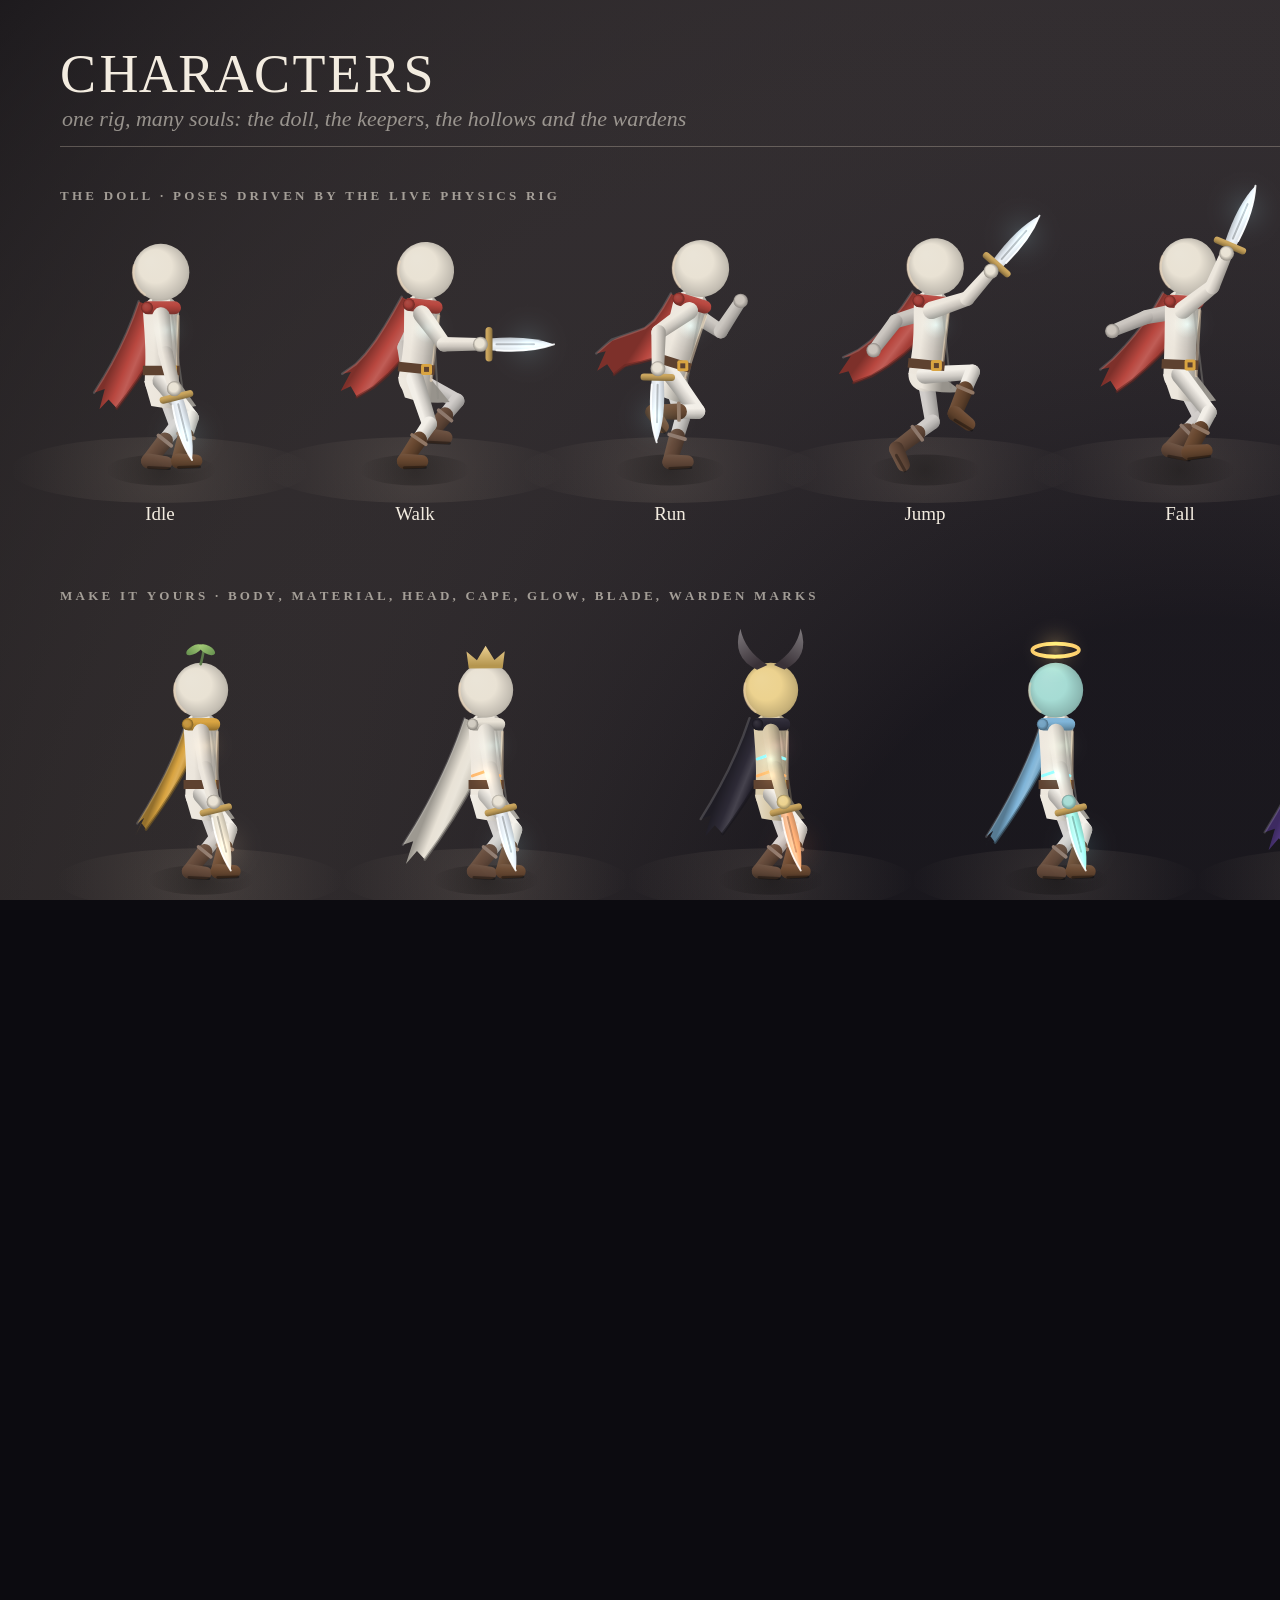
==== commit 001e70b4: "Towns: one per biome, with shops, an inn, bounties, a smith, a waystone, and a town asset sheet - Ev" ====
--- a/tools/sheets.html
+++ b/tools/sheets.html
@@ -7,5 +7,6 @@
 <canvas id="maps"></canvas>
 <canvas id="assets"></canvas>
 <canvas id="requests"></canvas>
+<canvas id="towns"></canvas>
 <script type="module" src="sheets.js"></script>
 </body></html>
--- a/css/style.css
+++ b/css/style.css
@@ -79,6 +79,9 @@
 .pill.btn { cursor: pointer; transition: background .2s, transform .2s var(--ease); }
 .pill.btn:hover { background: var(--glass2); transform: translateY(-1px); }
 .pill.icon { padding: 6px 11px; font-size: 14px; letter-spacing: 0; }
+#btn-menu { width: 40px; height: 40px; padding: 0 !important; display: grid; place-items: center; }
+#btn-menu svg { display: block; }
+body.touch #btn-menu { width: 46px; height: 46px; }
 #souls-online { color: var(--accent); }
 #souls-online::before { content: ''; display: inline-block; width: 6px; height: 6px; border-radius: 50%; background: var(--accent); box-shadow: 0 0 8px var(--accent); margin-right: 8px; vertical-align: 1px; animation: breathe 1.8s infinite; }
 #compass { position: absolute; left: 50%; top: max(22px, env(safe-area-inset-top)); transform: translateX(-50%); font-size: 11px; letter-spacing: .35em; text-transform: uppercase; color: var(--dim); text-shadow: 0 1px 8px rgba(0,0,0,.7); white-space: nowrap; }
@@ -104,11 +107,11 @@
 
 /* boss bar */
 #bossbar { position: absolute; left: 50%; bottom: calc(11vh + 26px); transform: translateX(-50%); width: min(70vw, 720px); text-align: center; transition: opacity .8s; }
-#bossbar .bname { font-family: var(--serif); font-size: clamp(18px, 2.4vw, 28px); letter-spacing: .25em; text-transform: uppercase; margin-bottom: 8px; text-shadow: 0 2px 20px #000; }
+#bossbar .bname { font-family: var(--serif); font-size: clamp(18px, 2.4vw, 28px); letter-spacing: .25em; text-transform: uppercase; margin-bottom: 8px; }
 #bossbar .btrack { position: relative; height: 4px; background: rgba(255,255,255,.12); }
 #bossbar .bfill, #bossbar .bghost { position: absolute; left: 0; top: 0; bottom: 0; width: 100%; }
 #bossbar .bghost { background: rgba(255,210,180,.5); transition: width 1.2s ease .3s; }
-#bossbar .bfill { background: linear-gradient(90deg, #ff7a6a, #ffd9a0); box-shadow: 0 0 14px rgba(255,122,106,.6); z-index: 1; transition: width .12s; }
+#bossbar .bfill { background: linear-gradient(90deg, #ff7a6a, #ffd9a0); z-index: 1; transition: width .12s; }
 
 /* tutorial hints */
 #hint { position: absolute; left: 50%; top: 64%; transform: translateX(-50%); font-size: 13px; letter-spacing: .2em; text-transform: uppercase; text-shadow: 0 1px 10px #000; display: flex; gap: 10px; align-items: center; opacity: 0; transition: opacity .6s var(--ease); white-space: nowrap; }
@@ -130,10 +133,20 @@
 #menu .panel { width: min(94vw, 980px); height: min(88vh, 640px); display: flex; flex-direction: column; }
 .menu-head { display: flex; align-items: flex-end; justify-content: space-between; gap: 20px; padding-bottom: 16px; border-bottom: 1px solid var(--line); flex-wrap: wrap; }
 .logo { font-family: var(--serif); font-weight: 300; font-size: clamp(24px, 3.4vw, 40px); letter-spacing: .22em; text-transform: uppercase; }
-.tabs { display: flex; gap: 4px; flex-wrap: wrap; }
-.tab { background: none; border: none; padding: 8px 12px; font-size: 11px; letter-spacing: .25em; text-transform: uppercase; color: var(--dim); cursor: pointer; border-bottom: 1px solid transparent; transition: all .2s; }
+.tabs { display: flex; gap: 4px; flex-wrap: wrap; position: relative; }
+.tab { background: none; border: none; padding: 8px 12px; font-size: 11px; letter-spacing: .25em; text-transform: uppercase; color: var(--dim); cursor: pointer; transition: color .25s; }
 .tab:hover { color: var(--text); }
-.tab.on { color: var(--text); border-bottom-color: var(--warm); }
+.tab.on { color: var(--text); }
+.tab-line { position: absolute; left: 0; top: 0; height: 2px; width: 0; border-radius: 2px; background: linear-gradient(90deg, var(--warm), #ffe9c8); box-shadow: 0 0 10px rgba(255,217,160,.45); transition: transform .42s cubic-bezier(.65,0,.25,1), width .42s cubic-bezier(.65,0,.25,1), top .3s; pointer-events: none; }
+.menu-head { position: relative; }
+.menu-back { position: absolute; top: 0; right: 0; display: flex; align-items: center; gap: 6px; background: rgba(255,255,255,.06); border: 1px solid var(--line); color: var(--text); border-radius: 99px; padding: 8px 14px 8px 10px; font: 700 11px Manrope; letter-spacing: .16em; text-transform: uppercase; cursor: pointer; transition: background .2s, transform .2s; }
+.menu-back:hover { background: rgba(255,255,255,.12); transform: translateX(-2px); }
+.menu-body.enter { animation: menuBody .38s cubic-bezier(.2,.8,.2,1) both; }
+.menu-body.enter [style*="--i"] { animation: menuItem .45s cubic-bezier(.2,.8,.2,1) both; animation-delay: calc(var(--i) * 28ms + 60ms); }
+@keyframes menuBody { from { opacity: 0; transform: translateY(8px); } to { opacity: 1; transform: none; } }
+@keyframes menuItem { from { opacity: 0; transform: translateY(10px); } to { opacity: 1; transform: none; } }
+#menu:not(.hidden) .panel { animation: menuIn .45s cubic-bezier(.2,.8,.2,1) both; }
+@keyframes menuIn { from { opacity: 0; transform: translateY(14px) scale(.985); } to { opacity: 1; transform: none; } }
 .menu-body { flex: 1; overflow: auto; padding-top: 22px; }
 .menu-body::-webkit-scrollbar { width: 6px; } .menu-body::-webkit-scrollbar-thumb { background: rgba(255,255,255,.15); border-radius: 3px; }
 .row { display: flex; gap: 22px; flex-wrap: wrap; }
@@ -176,7 +189,7 @@
 
 /* touch: sized to the screen, glass buttons, a floating stick anywhere on the left */
 #touch { position: absolute; inset: 0; pointer-events: none; --u: clamp(54px, 11.5vmin, 86px); }
-#tzone { position: absolute; left: 0; bottom: 0; width: 46%; height: 78%; pointer-events: auto; touch-action: none; }
+#tzone { position: absolute; left: 0; bottom: 0; width: 36%; height: 58%; pointer-events: auto; touch-action: none; }
 #stick { position: absolute; left: calc(max(26px, env(safe-area-inset-left)) + var(--u) * .2); bottom: calc(max(26px, env(safe-area-inset-bottom)) + var(--u) * .2); width: calc(var(--u) * 1.9); height: calc(var(--u) * 1.9); margin: 0; border-radius: 50%; pointer-events: none; opacity: .38; transition: opacity .25s;
   background: radial-gradient(circle at 50% 50%, rgba(255,255,255,.04) 0 55%, rgba(255,255,255,.1) 56% 58%, rgba(255,255,255,.03) 59%); border: 1.5px solid rgba(255,255,255,.16); }
 #stick.live { opacity: 1; transition: none; }
@@ -196,18 +209,19 @@
 .tb[data-a="heal"] { right: calc(var(--u) * 2.85); bottom: calc(var(--u) * .2); }
 .tb[data-a="tbuild"] { right: calc(var(--u) * .25); bottom: calc(var(--u) * 2.35); }
 .tb[data-a="tbag"] { right: calc(var(--u) * 2.65); bottom: calc(var(--u) * 1.3); }
+.tb[data-a="crawl"] { right: calc(var(--u) * .2); bottom: calc(var(--u) * -.02); width: calc(var(--u) * .78); height: calc(var(--u) * .78); }
 body.modal #tzone, body.modal #tbtns, body.modal #tact, body.modal #stick { opacity: 0; pointer-events: none !important; }
 body.modal #tbtns .tb { pointer-events: none; }
 .tb.active { border-color: var(--accent); color: var(--accent); box-shadow: 0 0 0 4px rgba(159,243,255,.15), 0 8px 22px rgba(0,0,0,.35); }
-#tact { position: absolute; right: calc(max(16px, env(safe-area-inset-right)) + var(--u) * 4.15); bottom: calc(max(16px, env(safe-area-inset-bottom)) + var(--u) * .35); pointer-events: auto; touch-action: none; min-width: calc(var(--u) * 1.6); height: calc(var(--u) * .78); padding: 0 calc(var(--u) * .3); border-radius: 99px;
+#tact { position: absolute; right: max(18px, env(safe-area-inset-right)); top: calc(max(16px, env(safe-area-inset-top)) + 62px); pointer-events: auto; touch-action: none; min-width: calc(var(--u) * 1.6); height: calc(var(--u) * .78); padding: 0 calc(var(--u) * .3); border-radius: 99px;
   background: linear-gradient(180deg, rgba(255,217,160,.95), rgba(214,160,90,.95)); color: #241a12; border: none; font-weight: 800; font-size: calc(var(--u) * .2); letter-spacing: .12em; text-transform: uppercase; box-shadow: 0 8px 24px rgba(0,0,0,.4), 0 0 0 4px rgba(255,217,160,.18); animation: toastIn .3s var(--ease); }
 #tact.down { transform: scale(.94); }
-body.touch #hotbar { bottom: auto; top: calc(max(14px, env(safe-area-inset-top)) + 46px); transform: translateX(-50%); }
+body.touch #hotbar { top: auto; bottom: max(12px, env(safe-area-inset-bottom)); transform: translateX(-50%); }
 body.touch .slot { width: 40px; height: 40px; }
 body.touch #hud-tr .pill { padding: 9px 14px; }
-body.touch #btn-menu { font-size: 17px; padding: 8px 14px; }
+
 body.touch #prompt { display: none !important; }
-body.touch #tut { top: calc(max(10px, env(safe-area-inset-top)) + 92px); }
+
 @media (max-width: 640px) {
   .slot { width: 40px; height: 40px; }
   #compass { display: none; }
@@ -228,21 +242,38 @@
 @keyframes obp { 50% { transform: rotate(45deg) scale(1.8); background: var(--warm); } }
 
 /* tutorial panel */
-#tut { position: absolute; left: 50%; top: calc(max(14px, env(safe-area-inset-top)) + 84px); transform: translateX(-50%); min-width: min(380px, 90vw); max-width: 90vw; padding: 10px 18px 10px; border-radius: 18px; background: linear-gradient(180deg, rgba(20,18,28,.82), rgba(12,11,18,.88)); border: 1px solid rgba(255,240,220,.18); box-shadow: 0 18px 50px rgba(0,0,0,.45); text-align: center; pointer-events: auto; animation: toastIn .5s var(--ease); backdrop-filter: blur(8px); }
-#tut.done { border-color: rgba(159,243,255,.55); }
-.tt-step { font-size: 10px; letter-spacing: .35em; text-transform: uppercase; color: var(--warm); }
-.tt-title { font-family: var(--serif); font-size: clamp(19px, 2.4vw, 25px); margin: 2px 0 5px; }
-.tt-keys { display: flex; gap: 8px; justify-content: center; align-items: center; margin-bottom: 8px; flex-wrap: wrap; }
-.tt-keys kbd { font-size: 12px; padding: 4px 10px; border-radius: 9px; min-width: 38px; border-color: rgba(255,240,220,.45); box-shadow: 0 3px 0 rgba(0,0,0,.45); }
-.tt-or { font-size: 11px; color: var(--dim); letter-spacing: .1em; }
-.tt-touch { font-size: 13px; color: var(--accent); letter-spacing: .06em; }
-.tt-text { font-size: 13px; color: var(--dim); }
-.tt-dots { display: flex; gap: 6px; justify-content: center; margin-top: 7px; }
-.tt-dots i { width: 7px; height: 7px; border-radius: 50%; background: rgba(255,255,255,.16); }
-.tt-dots i.on { background: var(--accent); box-shadow: 0 0 8px var(--accent); }
-.tt-dots i.cur { background: var(--warm); }
-.tt-skip { position: absolute; top: 10px; right: 12px; background: none; border: none; font-size: 10px; letter-spacing: .16em; text-transform: uppercase; color: var(--dim); cursor: pointer; padding: 4px; }
+#tut { position: absolute; left: 50%; top: calc(max(12px, env(safe-area-inset-top)) + 4px); transform: translateX(-50%); width: min(520px, 62vw); display: flex; align-items: center; gap: 14px; padding: 10px 14px 10px 10px; border-radius: 18px;
+  background: linear-gradient(180deg, rgba(20,18,28,.86), rgba(12,11,18,.9)); border: 1px solid rgba(255,240,220,.16); box-shadow: 0 16px 44px rgba(0,0,0,.45); pointer-events: auto; backdrop-filter: blur(8px); -webkit-backdrop-filter: blur(8px); z-index: 5; }
+#tut.pop { animation: tutPop .45s cubic-bezier(.2,.9,.25,1.2) both; }
+@keyframes tutPop { from { opacity: 0; transform: translate(-50%, -10px) scale(.96); } to { opacity: 1; transform: translate(-50%, 0); } }
+#tut.done { border-color: rgba(159,243,255,.55); box-shadow: 0 0 0 3px rgba(159,243,255,.12), 0 16px 44px rgba(0,0,0,.45); }
+.tt-ring { position: relative; width: 44px; height: 44px; flex: none; }
+.tt-ring svg { width: 44px; height: 44px; transform: rotate(-90deg); }
+.tt-ring circle { fill: none; stroke-width: 3; }
+.tt-ring .bg { stroke: rgba(255,255,255,.1); }
+.tt-ring .fg { stroke: var(--warm); stroke-linecap: round; transition: stroke-dashoffset .6s cubic-bezier(.2,.8,.2,1); }
+#tut.done .tt-ring .fg { stroke: var(--accent); }
+.tt-ring span { position: absolute; inset: 0; display: grid; place-items: center; font: 700 10px Manrope; color: var(--dim); }
+.tt-main { flex: 1; min-width: 0; text-align: left; }
+.tt-title { font-family: var(--serif); font-size: 21px; line-height: 1.1; display: flex; align-items: center; gap: 8px; }
+.tt-check { width: 8px; height: 14px; border: solid var(--accent); border-width: 0 2.5px 2.5px 0; transform: rotate(45deg) translateY(-3px); flex: none; }
+.tt-text { font-size: 12.5px; color: var(--dim); margin-top: 2px; }
+.tt-keys { display: flex; gap: 6px; align-items: center; flex: none; }
+.tt-keys kbd { font-size: 12px; padding: 4px 9px; border-radius: 9px; min-width: 34px; text-align: center; border-color: rgba(255,240,220,.45); box-shadow: 0 3px 0 rgba(0,0,0,.45); }
+.tt-or { font-size: 10px; color: var(--dim); letter-spacing: .1em; }
+.tt-touch { font: 700 11px Manrope; color: var(--accent); letter-spacing: .08em; text-transform: uppercase; max-width: 130px; text-align: right; }
+.tt-skip { position: absolute; top: -9px; right: 12px; background: rgba(12,11,18,.9); border: 1px solid var(--line); border-radius: 99px; font: 700 9px Manrope; letter-spacing: .16em; text-transform: uppercase; color: var(--dim); cursor: pointer; padding: 3px 9px; }
 .tt-skip:hover { color: var(--text); }
+body.tutoring #compass { opacity: 0; }
+body.touch #tut { width: min(440px, 56vw); top: calc(max(8px, env(safe-area-inset-top)) + 2px); padding: 7px 12px 7px 8px; gap: 10px; }
+body.touch .tt-title { font-size: 18px; }
+body.touch .tt-text { font-size: 11.5px; }
+body.touch .tt-ring, body.touch .tt-ring svg { width: 36px; height: 36px; }
+/* the touch control a tutorial step wants pulses */
+#tbtns .tb.hint { border-color: rgba(255,217,160,.95); animation: tbHint 1.1s ease-in-out infinite; }
+@keyframes tbHint { 0%, 100% { box-shadow: 0 0 0 0 rgba(255,217,160,.55), 0 8px 22px rgba(0,0,0,.35); } 50% { box-shadow: 0 0 0 12px rgba(255,217,160,0), 0 8px 22px rgba(0,0,0,.35); } }
+body.hint-stick #stick { opacity: .9; animation: stickHint 1.4s ease-in-out infinite; }
+@keyframes stickHint { 0%, 100% { box-shadow: 0 0 0 0 rgba(255,217,160,.45); } 50% { box-shadow: 0 0 0 16px rgba(255,217,160,0); } }
 
 /* direction chevrons drawn with borders (no glyphs) */
 .chev, .chev-after::after { display: inline-block; width: .42em; height: .42em; border: solid currentColor; border-width: 0 2px 2px 0; vertical-align: .08em; margin: 0 .35em; }
@@ -252,104 +283,248 @@
 .toast.done::before { content: ''; display: inline-block; width: .35em; height: .7em; border: solid #b8f0c8; border-width: 0 2px 2px 0; transform: rotate(45deg); margin: 0 .7em .1em 0; }
 
 /* ------------------------------------------------------------ satchel: cinematic inventory + crafting */
-#bag { position: absolute; inset: 0; z-index: 40; pointer-events: none; display: grid; grid-template-columns: minmax(280px, 34%) 1fr minmax(300px, 36%); grid-template-rows: 1fr auto; gap: 14px; padding: max(54px, 8vh) max(18px, 2.5vw) max(18px, 3vh); font-family: Manrope, sans-serif; color: var(--text); }
+#bag { --rc: #e9dcc6; position: absolute; inset: 0; z-index: 40; pointer-events: none; display: grid; grid-template-columns: minmax(330px, 36%) 1fr minmax(350px, 38%); grid-template-rows: 1fr auto; gap: 14px; padding: max(56px, 8vh) max(18px, 2.5vw) max(16px, 2.6vh); font-family: Manrope, sans-serif; color: var(--text); }
 #bag.hidden { display: none; }
 #bag > * { pointer-events: auto; }
-.bag-panel { background: linear-gradient(180deg, rgba(20,17,26,.86), rgba(12,10,16,.9)); border: 1px solid var(--line); border-radius: 18px; padding: 16px; display: flex; flex-direction: column; gap: 10px; min-height: 0; overflow: hidden;
-  backdrop-filter: blur(8px); -webkit-backdrop-filter: blur(8px); box-shadow: 0 30px 60px rgba(0,0,0,.45); animation: bagIn .42s var(--ease) both; }
+.r0 { --rc: #e9dcc6; } .r1 { --rc: #9fe0a8; } .r2 { --rc: #8fc8ff; } .r3 { --rc: #d7a8ff; }
+/* a dark lacquered plate with a gilt hairline and corner brackets */
+.bag-panel { position: relative; background:
+    radial-gradient(120% 70% at 50% -10%, rgba(255,217,160,.10), transparent 60%),
+    linear-gradient(180deg, rgba(28,23,32,.92), rgba(13,11,17,.94));
+  border: 1px solid rgba(255,217,160,.16); border-radius: 16px; padding: 16px 16px 14px; display: flex; flex-direction: column; gap: 10px; min-height: 0; overflow: hidden;
+  backdrop-filter: blur(10px); -webkit-backdrop-filter: blur(10px);
+  box-shadow: inset 0 0 0 4px rgba(10,8,12,.55), inset 0 0 0 5px rgba(255,217,160,.08), 0 30px 70px rgba(0,0,0,.5); animation: bagIn .46s var(--ease) both; }
+.bag-panel::before, .bag-panel::after { content: ''; position: absolute; width: 18px; height: 18px; border: 1.5px solid rgba(255,217,160,.5); pointer-events: none; }
+.bag-panel::before { top: 7px; left: 7px; border-right: 0; border-bottom: 0; border-top-left-radius: 9px; }
+.bag-panel::after { bottom: 7px; right: 7px; border-left: 0; border-top: 0; border-bottom-right-radius: 9px; }
 .bag-l { grid-column: 1; grid-row: 1; transform-origin: left center; }
-.bag-r { grid-column: 3; grid-row: 1; transform-origin: right center; animation-delay: .06s; }
-#bag.out .bag-panel, #bag.out .bag-hot { animation: bagOut .25s ease-in both; }
-@keyframes bagIn { from { opacity: 0; transform: translateY(18px) scale(.97); filter: blur(4px); } to { opacity: 1; transform: none; filter: none; } }
+.bag-panel > * { flex-shrink: 0; }
+.bag-panel { overflow-y: auto; scrollbar-width: none; }
+.bag-panel > .bag-chips, .bag-stations { flex-wrap: nowrap; overflow-x: auto; scrollbar-width: none; }
+.bag-chips::-webkit-scrollbar, .bag-stations::-webkit-scrollbar, .bag-panel::-webkit-scrollbar { display: none; }
+.chip, .bag-stations .st { flex: 0 0 auto; }
+.fname span { display: none; }
+.frow { flex-wrap: nowrap; }
+.bag-panel > .bag-grid, .bag-panel > .bag-recipes { flex: 1 1 0; min-height: 52px; }
+.bag-r .bag-h { row-gap: 8px; }
+.bag-r .bag-h .bag-stations { flex-basis: 100%; margin-left: 0; }
+.bag-r { grid-column: 3; grid-row: 1; transform-origin: right center; animation-delay: .07s; }
+#bag.out .bag-panel, #bag.out .bag-hot, #bag.out .bag-x { animation: bagOut .25s ease-in both; }
+@keyframes bagIn { from { opacity: 0; transform: translateY(20px) scale(.96); filter: blur(5px); } to { opacity: 1; transform: none; filter: none; } }
 @keyframes bagOut { to { opacity: 0; transform: translateY(12px) scale(.98); } }
-.bag-h { display: flex; align-items: baseline; justify-content: space-between; gap: 10px; flex-wrap: wrap; }
-.bag-h b { font-family: 'Cormorant Garamond', serif; font-weight: 500; font-size: 26px; letter-spacing: .02em; }
-.bag-h .sub { font-size: 11px; letter-spacing: .14em; text-transform: uppercase; color: var(--dim); }
-.bag-chips { display: flex; gap: 6px; flex-wrap: wrap; }
-.chip { background: rgba(255,255,255,.05); border: 1px solid var(--line); color: var(--dim); border-radius: 99px; padding: 7px 13px; font: 700 11px Manrope; letter-spacing: .12em; text-transform: uppercase; cursor: pointer; min-height: 32px; }
-.chip.on { color: var(--ink); background: var(--warm); border-color: transparent; }
-.bag-grid { display: grid; grid-template-columns: repeat(auto-fill, minmax(56px, 1fr)); grid-auto-rows: 56px; gap: 8px; overflow-y: auto; min-height: 60px; flex: 1; align-content: start; padding: 2px; }
-.bslot { position: relative; min-height: 44px; border-radius: 12px; background: radial-gradient(circle at 50% 40%, rgba(255,255,255,.08), rgba(255,255,255,.02)); border: 1px solid var(--line); display: grid; place-items: center; cursor: pointer; transition: transform .12s, border-color .12s, background .12s; }
-.bslot:hover { transform: translateY(-2px); border-color: rgba(255,217,160,.45); }
-.bslot.on { border-color: var(--warm); background: radial-gradient(circle at 50% 40%, rgba(255,217,160,.2), rgba(255,255,255,.03)); box-shadow: 0 0 0 3px rgba(255,217,160,.12); }
-.bslot.worn::after { content: ''; position: absolute; top: 5px; left: 5px; width: 7px; height: 7px; border-radius: 50%; background: var(--accent); box-shadow: 0 0 8px var(--accent); }
-.bslot .n { position: absolute; right: 5px; bottom: 3px; font: 800 11px Manrope; text-shadow: 0 1px 2px #000; }
+.bag-h { display: flex; align-items: center; gap: 10px; flex-wrap: wrap; padding-bottom: 8px; border-bottom: 1px solid rgba(255,217,160,.12); }
+.bag-h b { font-family: 'Cormorant Garamond', serif; font-weight: 500; font-size: 27px; letter-spacing: .02em; line-height: 1; }
+.bag-h .sub { font-size: 10.5px; letter-spacing: .16em; text-transform: uppercase; color: var(--dim); }
+.bag-h .glim { margin-left: auto; display: flex; align-items: center; gap: 6px; font: 800 13px Manrope; color: #bff6ff; }
+.bag-h .glim i { width: 9px; height: 9px; transform: rotate(45deg); background: #bff6ff; box-shadow: 0 0 10px #8fefff; }
+.bag-ico { width: 26px; height: 26px; flex: 0 0 auto; background: var(--warm); -webkit-mask: var(--m) center / contain no-repeat; mask: var(--m) center / contain no-repeat; filter: drop-shadow(0 0 6px rgba(255,217,160,.4)); }
+.bag-ico.satchel { -webkit-mask: none; mask: none; background: url(../assets/req/satchel.png) center / contain no-repeat; filter: drop-shadow(0 2px 4px rgba(0,0,0,.5)); width: 30px; height: 30px; --m: url("data:image/svg+xml,%3Csvg xmlns='http://www.w3.org/2000/svg' viewBox='0 0 24 24' fill='none' stroke='black' stroke-width='2' stroke-linecap='round' stroke-linejoin='round'%3E%3Cpath d='M5 9h14l-1 11H6z'/%3E%3Cpath d='M9 9V7a3 3 0 0 1 6 0v2M5 13h14M12 13v3'/%3E%3C/svg%3E"); }
+.bag-ico.book { --m: url("data:image/svg+xml,%3Csvg xmlns='http://www.w3.org/2000/svg' viewBox='0 0 24 24' fill='none' stroke='black' stroke-width='2' stroke-linecap='round' stroke-linejoin='round'%3E%3Cpath d='M4 5a2 2 0 0 1 2-2h13v16H6a2 2 0 0 0-2 2z'/%3E%3Cpath d='M4 19V5M9 8h6M9 11h4'/%3E%3C/svg%3E"); }
+.ci { display: inline-block; width: 13px; height: 13px; flex: 0 0 auto; background: currentColor; -webkit-mask: var(--m) center / contain no-repeat; mask: var(--m) center / contain no-repeat; }
+.ci-all { --m: url("data:image/svg+xml,%3Csvg xmlns='http://www.w3.org/2000/svg' viewBox='0 0 24 24' fill='none' stroke='black' stroke-width='2' stroke-linecap='round' stroke-linejoin='round'%3E%3Crect x='4' y='4' width='6' height='6' rx='1'/%3E%3Crect x='14' y='4' width='6' height='6' rx='1'/%3E%3Crect x='4' y='14' width='6' height='6' rx='1'/%3E%3Crect x='14' y='14' width='6' height='6' rx='1'/%3E%3C/svg%3E"); }
+.ci-block { --m: url("data:image/svg+xml,%3Csvg xmlns='http://www.w3.org/2000/svg' viewBox='0 0 24 24' fill='none' stroke='black' stroke-width='2' stroke-linecap='round' stroke-linejoin='round'%3E%3Cpath d='M12 3l8 4.5v9L12 21l-8-4.5v-9z'/%3E%3Cpath d='M4 7.5l8 4.5 8-4.5M12 12v9'/%3E%3C/svg%3E"); }
+.ci-part { --m: url("data:image/svg+xml,%3Csvg xmlns='http://www.w3.org/2000/svg' viewBox='0 0 24 24' fill='none' stroke='black' stroke-width='2' stroke-linecap='round' stroke-linejoin='round'%3E%3Cpath d='M7 3v18M17 3v18M7 7h10M7 12h10M7 17h10'/%3E%3C/svg%3E"); }
+.ci-use { --m: url("data:image/svg+xml,%3Csvg xmlns='http://www.w3.org/2000/svg' viewBox='0 0 24 24' fill='none' stroke='black' stroke-width='2' stroke-linecap='round' stroke-linejoin='round'%3E%3Cpath d='M9 3h6M10 3v5l-5 9a3 3 0 0 0 2.6 4.5h8.8A3 3 0 0 0 19 17l-5-9V3'/%3E%3Cpath d='M7.5 14h9'/%3E%3C/svg%3E"); }
+.ci-gear { --m: url("data:image/svg+xml,%3Csvg xmlns='http://www.w3.org/2000/svg' viewBox='0 0 24 24' fill='none' stroke='black' stroke-width='2' stroke-linecap='round' stroke-linejoin='round'%3E%3Cpath d='M12 3l7 3v5c0 5-3 8.5-7 10-4-1.5-7-5-7-10V6z'/%3E%3C/svg%3E"); }
+.ci-weapon { --m: url("data:image/svg+xml,%3Csvg xmlns='http://www.w3.org/2000/svg' viewBox='0 0 24 24' fill='none' stroke='black' stroke-width='2' stroke-linecap='round' stroke-linejoin='round'%3E%3Cpath d='M14.5 3.5L20.5 3.5 20.5 9.5 9 21 3 15z'/%3E%3Cpath d='M7 13l4 4M4 20l2-2'/%3E%3C/svg%3E"); }
+.ci-weapons { --m: url("data:image/svg+xml,%3Csvg xmlns='http://www.w3.org/2000/svg' viewBox='0 0 24 24' fill='none' stroke='black' stroke-width='2' stroke-linecap='round' stroke-linejoin='round'%3E%3Cpath d='M14.5 3.5L20.5 3.5 20.5 9.5 9 21 3 15z'/%3E%3Cpath d='M7 13l4 4'/%3E%3C/svg%3E"); }
+.ci-lamp { --m: url("data:image/svg+xml,%3Csvg xmlns='http://www.w3.org/2000/svg' viewBox='0 0 24 24' fill='none' stroke='black' stroke-width='2' stroke-linecap='round' stroke-linejoin='round'%3E%3Cpath d='M9 3h6M8 6h8l-1 11H9zM10 20h4M12 9v4'/%3E%3C/svg%3E"); }
+.ci-pick { --m: url("data:image/svg+xml,%3Csvg xmlns='http://www.w3.org/2000/svg' viewBox='0 0 24 24' fill='none' stroke='black' stroke-width='2' stroke-linecap='round' stroke-linejoin='round'%3E%3Cpath d='M4 8c4-4 12-4 16 0M12 6v15'/%3E%3C/svg%3E"); }
+.ci-tools { --m: url("data:image/svg+xml,%3Csvg xmlns='http://www.w3.org/2000/svg' viewBox='0 0 24 24' fill='none' stroke='black' stroke-width='2' stroke-linecap='round' stroke-linejoin='round'%3E%3Cpath d='M4 8c4-4 12-4 16 0M12 6v15'/%3E%3C/svg%3E"); }
+.ci-charm { --m: url("data:image/svg+xml,%3Csvg xmlns='http://www.w3.org/2000/svg' viewBox='0 0 24 24' fill='none' stroke='black' stroke-width='2' stroke-linecap='round' stroke-linejoin='round'%3E%3Ccircle cx='12' cy='14' r='5'/%3E%3Cpath d='M12 9V3M9 4h6'/%3E%3C/svg%3E"); }
+.ci-build { --m: url("data:image/svg+xml,%3Csvg xmlns='http://www.w3.org/2000/svg' viewBox='0 0 24 24' fill='none' stroke='black' stroke-width='2' stroke-linecap='round' stroke-linejoin='round'%3E%3Cpath d='M3 21h18M5 21V11l7-6 7 6v10M10 21v-6h4v6'/%3E%3C/svg%3E"); }
+.ci-st-hand { --m: url("data:image/svg+xml,%3Csvg xmlns='http://www.w3.org/2000/svg' viewBox='0 0 24 24' fill='none' stroke='black' stroke-width='2' stroke-linecap='round' stroke-linejoin='round'%3E%3Cpath d='M8 13V5.5a1.5 1.5 0 0 1 3 0V12M11 11V4a1.5 1.5 0 0 1 3 0v8M14 11.5V6a1.5 1.5 0 0 1 3 0v8c0 4-3 7-6.5 7S5 18 4 15l-1-3a1.5 1.5 0 0 1 2.6-1.4L8 13'/%3E%3C/svg%3E"); }
+.ci-st-bench { --m: url("data:image/svg+xml,%3Csvg xmlns='http://www.w3.org/2000/svg' viewBox='0 0 24 24' fill='none' stroke='black' stroke-width='2' stroke-linecap='round' stroke-linejoin='round'%3E%3Cpath d='M3 9h18M5 9v11M19 9v11M5 14h14M9 9V5h6v4'/%3E%3C/svg%3E"); }
+.ci-st-forge { --m: url("data:image/svg+xml,%3Csvg xmlns='http://www.w3.org/2000/svg' viewBox='0 0 24 24' fill='none' stroke='black' stroke-width='2' stroke-linecap='round' stroke-linejoin='round'%3E%3Cpath d='M12 3c1 4 5 5 5 10a5 5 0 0 1-10 0c0-3 2-4 2-6 1.5 1 2 2 2 3 0-3 1-5 1-7z'/%3E%3C/svg%3E"); }
+.ci-st-loom { --m: url("data:image/svg+xml,%3Csvg xmlns='http://www.w3.org/2000/svg' viewBox='0 0 24 24' fill='none' stroke='black' stroke-width='2' stroke-linecap='round' stroke-linejoin='round'%3E%3Ccircle cx='12' cy='12' r='8'/%3E%3Cpath d='M8 6l8 12M16 6L8 18M4 12h16'/%3E%3C/svg%3E"); }
+.bag-chips { display: flex; gap: 5px; flex-wrap: wrap; }
+.chip { display: inline-flex; align-items: center; gap: 5px; background: rgba(255,255,255,.04); border: 1px solid var(--line); color: var(--dim); border-radius: 99px; padding: 6px 10px; font: 700 10px Manrope; letter-spacing: .08em; text-transform: uppercase; cursor: pointer; min-height: 32px; transition: color .15s, background .2s, border-color .2s, transform .12s; }
+.chip:hover { color: var(--text); border-color: rgba(255,217,160,.35); }
+.chip:active { transform: scale(.95); }
+.chip.on { color: var(--ink); background: linear-gradient(180deg, #ffe7bd, #e6b274); border-color: transparent; box-shadow: 0 4px 14px rgba(230,178,116,.3); }
+.chip em { font-style: normal; font-size: 9.5px; letter-spacing: 0; opacity: .7; }
+.chip em.ready { opacity: 1; min-width: 16px; height: 16px; border-radius: 8px; display: grid; place-items: center; background: #9fe0a8; color: #10200f; padding: 0 4px; }
+.chip.on em.ready { background: #2a1d10; color: #ffe7bd; }
+/* item slots: a bevelled socket tinted by rarity */
+.bag-grid { display: grid; grid-template-columns: repeat(auto-fill, minmax(58px, 1fr)); grid-auto-rows: 58px; gap: 7px; overflow-y: auto; min-height: 60px; flex: 1; align-content: start; padding: 3px; scrollbar-width: thin; }
+.bslot { position: relative; min-height: 44px; border-radius: 11px; display: grid; place-items: center; cursor: pointer;
+  background: radial-gradient(circle at 50% 38%, color-mix(in srgb, var(--rc) 16%, transparent), transparent 65%), linear-gradient(180deg, rgba(255,255,255,.06), rgba(0,0,0,.18));
+  border: 1px solid color-mix(in srgb, var(--rc) 32%, rgba(255,255,255,.06));
+  box-shadow: inset 0 1px 0 rgba(255,255,255,.07), inset 0 -10px 16px rgba(0,0,0,.25), inset 0 -2px 0 color-mix(in srgb, var(--rc) 55%, transparent);
+  transition: transform .14s var(--ease), border-color .15s, box-shadow .2s; animation: slotIn .36s var(--ease) both; animation-delay: calc(var(--i, 0) * 18ms); overflow: hidden; }
+@keyframes slotIn { from { opacity: 0; transform: translateY(8px) scale(.9); } }
+.bslot::before { content: ''; position: absolute; inset: 0; background: linear-gradient(115deg, transparent 35%, rgba(255,255,255,.18) 50%, transparent 65%); transform: translateX(-120%); transition: transform .5s; pointer-events: none; }
+.bslot:hover { transform: translateY(-2px); border-color: color-mix(in srgb, var(--rc) 70%, transparent); }
+.bslot:hover::before { transform: translateX(120%); }
+.bslot.on { border-color: var(--rc); box-shadow: 0 0 0 2px color-mix(in srgb, var(--rc) 30%, transparent), 0 0 18px color-mix(in srgb, var(--rc) 30%, transparent), inset 0 -2px 0 var(--rc); transform: translateY(-2px); }
+.bslot.worn::after { content: ''; position: absolute; top: 5px; left: 5px; width: 7px; height: 7px; transform: rotate(45deg); background: var(--accent); box-shadow: 0 0 8px var(--accent); }
+.bslot.fresh { animation: slotFresh .9s var(--ease); }
+@keyframes slotFresh { 0% { transform: scale(1.25); box-shadow: 0 0 0 0 var(--rc), 0 0 30px var(--rc); } 100% { transform: none; } }
+.bslot.land { animation: slotFresh .5s var(--ease); }
+.bslot .n { position: absolute; right: 5px; bottom: 3px; font: 800 11px Manrope; text-shadow: 0 1px 2px #000, 0 0 4px #000; }
 .bslot .k { position: absolute; left: 5px; top: 2px; font: 700 9px Manrope; color: var(--dim); }
-.bslot.empty { cursor: default; background: rgba(255,255,255,.02); border-style: dashed; }
-.bslot.sel { border-color: var(--accent); }
-.bag-grid .empty, .bag-detail .hint { color: var(--dim); font-size: 13px; line-height: 1.5; grid-column: 1 / -1; padding: 8px 2px; }
-.bag-detail { border-top: 1px solid var(--line); padding-top: 10px; min-height: 64px; }
+.bslot.void { cursor: default; animation: none; background: rgba(255,255,255,.015); border: 1px solid rgba(255,255,255,.04); box-shadow: inset 0 4px 10px rgba(0,0,0,.25); }
+.bslot.void::before { display: none; }
+.bslot.empty { cursor: default; background: rgba(255,255,255,.02); border: 1px dashed rgba(255,255,255,.1); box-shadow: none; animation: none; }
+.bslot.sel { border-color: var(--accent); box-shadow: 0 0 0 2px rgba(159,243,255,.25), inset 0 -2px 0 var(--accent); }
+.bag-hot .bslot.drop { border-color: rgba(255,217,160,.45); animation: dropPulse 1.2s ease-in-out infinite; }
+@keyframes dropPulse { 50% { box-shadow: 0 0 0 3px rgba(255,217,160,.18); } }
+.bag-grid .empty, .bag-detail .hint, .bag-recipes .empty { color: var(--dim); font-size: 13px; line-height: 1.5; grid-column: 1 / -1; padding: 8px 2px; }
+/* detail card */
+.bag-detail { position: relative; border-top: 1px solid rgba(255,217,160,.12); padding-top: 10px; min-height: 64px; }
+.bag-detail.pop { animation: detIn .3s var(--ease); }
+@keyframes detIn { from { opacity: 0; transform: translateY(6px); } }
 .dtop { display: flex; gap: 12px; align-items: center; }
-.dtx { display: flex; flex-direction: column; gap: 3px; font-size: 12.5px; color: var(--dim); line-height: 1.4; }
-.dtx b { color: var(--text); font-size: 15px; }
+.dtop .halo { width: 62px; height: 62px; flex: 0 0 auto; border-radius: 50%; display: grid; place-items: center; background: radial-gradient(circle, color-mix(in srgb, var(--rc) 30%, transparent), transparent 70%); border: 1px solid color-mix(in srgb, var(--rc) 45%, transparent); }
+.dtx { display: flex; flex-direction: column; gap: 3px; font-size: 12.5px; color: var(--dim); line-height: 1.4; min-width: 0; }
+.dtx b { color: var(--text); font-size: 17px; font-family: 'Cormorant Garamond', serif; font-weight: 600; letter-spacing: .02em; }
+.rt { font-style: normal; font: 700 9.5px Manrope; letter-spacing: .16em; text-transform: uppercase; color: var(--rc); }
+.dstats { display: grid; grid-template-columns: 1fr 1fr; gap: 5px 14px; margin-top: 9px; }
+.stat { display: grid; grid-template-columns: 56px 1fr 38px; align-items: center; gap: 6px; font: 700 9.5px Manrope; letter-spacing: .1em; text-transform: uppercase; color: var(--dim); }
+.stat i { height: 5px; border-radius: 3px; background: rgba(255,255,255,.08); overflow: hidden; }
+.stat i b { display: block; height: 100%; border-radius: 3px; background: linear-gradient(90deg, color-mix(in srgb, var(--rc) 60%, #fff0), var(--rc)); animation: barIn .6s var(--ease) both; transform-origin: left; }
+@keyframes barIn { from { transform: scaleX(0); } }
+.stat em { font-style: normal; color: var(--text); text-align: right; letter-spacing: .04em; }
 .dacts { display: flex; gap: 8px; margin-top: 10px; flex-wrap: wrap; }
-#bag .btn { background: rgba(255,255,255,.07); border: 1px solid var(--line); color: var(--text); border-radius: 10px; padding: 10px 16px; font: 700 12px Manrope; letter-spacing: .1em; text-transform: uppercase; cursor: pointer; min-height: 40px; }
-#bag .btn.primary { background: linear-gradient(180deg, #ffe2b0, #e0a868); color: #241a12; border: none; }
-#bag .btn:disabled { opacity: .4; cursor: default; }
-.bag-equip { display: flex; gap: 8px; align-items: center; }
-.bag-equip .lbl, .bag-hot .lbl { font: 700 10px Manrope; letter-spacing: .16em; text-transform: uppercase; color: var(--dim); margin-right: 4px; }
-.eslot { width: 50px; height: 50px; border-radius: 50%; border: 1px dashed var(--line); display: grid; place-items: center; cursor: pointer; }
-.eslot.full { border: 1px solid rgba(159,243,255,.5); box-shadow: 0 0 14px rgba(159,243,255,.15) inset; }
-.eslot .ph { font: 700 9px Manrope; letter-spacing: .12em; text-transform: uppercase; color: var(--dim); }
-.bag-stations { display: flex; gap: 6px; flex-wrap: wrap; }
-.bag-stations .st { font: 700 10px Manrope; letter-spacing: .12em; text-transform: uppercase; padding: 5px 9px; border-radius: 99px; border: 1px solid var(--line); color: rgba(243,236,224,.35); }
-.bag-stations .st.on { color: var(--warm); border-color: rgba(255,217,160,.45); box-shadow: 0 0 12px rgba(255,217,160,.15); }
-.bag-recipes { overflow-y: auto; flex: 1; display: flex; flex-direction: column; gap: 6px; min-height: 80px; padding-right: 4px; }
-.rec { display: flex; align-items: center; gap: 10px; padding: 8px 10px; border-radius: 12px; border: 1px solid transparent; cursor: pointer; opacity: .62; min-height: 46px; }
+#bag .btn { background: rgba(255,255,255,.07); border: 1px solid var(--line); color: var(--text); border-radius: 10px; padding: 10px 16px; font: 700 12px Manrope; letter-spacing: .1em; text-transform: uppercase; cursor: pointer; min-height: 40px; transition: transform .1s, filter .15s; }
+#bag .btn:active { transform: scale(.96); }
+#bag .btn.primary { background: linear-gradient(180deg, #ffe7bd, #e0a868); color: #241a12; border: none; box-shadow: 0 6px 18px rgba(224,168,104,.3), inset 0 1px 0 rgba(255,255,255,.6); }
+#bag .btn.primary:hover:not(:disabled) { filter: brightness(1.07); }
+#bag .btn:disabled { opacity: .4; cursor: default; box-shadow: none; }
+/* worn gear */
+.bag-equip { display: flex; gap: 8px; align-items: flex-end; padding-top: 8px; border-top: 1px solid rgba(255,217,160,.12); }
+.bag-equip .lbl, .bag-hot .lbl { font: 700 10px Manrope; letter-spacing: .16em; text-transform: uppercase; color: var(--dim); margin-right: 2px; align-self: center; }
+.eslot { position: relative; width: 50px; height: 50px; border-radius: 50%; border: 1px dashed rgba(255,255,255,.14); display: grid; place-items: center; cursor: pointer; color: rgba(243,236,224,.28); margin-bottom: 14px; transition: transform .15s; }
+.eslot.weapon { width: 58px; height: 58px; }
+.eslot .ci { width: 18px; height: 18px; }
+.eslot .en { position: absolute; top: calc(100% + 3px); left: 50%; transform: translateX(-50%); white-space: nowrap; font: 700 8.5px Manrope; letter-spacing: .1em; text-transform: uppercase; color: var(--dim); max-width: 74px; overflow: hidden; text-overflow: ellipsis; }
+.eslot.full { border: 1.5px solid color-mix(in srgb, var(--rc) 70%, transparent); background: radial-gradient(circle, color-mix(in srgb, var(--rc) 18%, transparent), transparent 70%); box-shadow: 0 0 16px color-mix(in srgb, var(--rc) 22%, transparent); }
+.eslot.full .en { color: var(--rc); }
+.eslot:hover { transform: translateY(-2px); }
+.eslot.land { animation: slotFresh .6s var(--ease); }
+/* crafting */
+.bag-stations { display: flex; gap: 5px; flex-wrap: wrap; }
+.bag-stations .st { display: inline-flex; align-items: center; gap: 5px; font: 700 9px Manrope; letter-spacing: .08em; text-transform: uppercase; padding: 5px 9px; border-radius: 99px; border: 1px solid var(--line); color: rgba(243,236,224,.3); }
+.bag-stations .st.on { color: var(--warm); border-color: rgba(255,217,160,.45); background: rgba(255,217,160,.06); box-shadow: 0 0 12px rgba(255,217,160,.15); }
+.bag-recipes { overflow-y: auto; flex: 1; display: flex; flex-direction: column; gap: 5px; min-height: 80px; padding-right: 4px; scrollbar-width: thin; }
+.rec { position: relative; display: flex; align-items: center; gap: 10px; padding: 6px 10px 6px 6px; border-radius: 12px; border: 1px solid transparent; cursor: pointer; opacity: .6; min-height: 48px; transition: background .15s, border-color .15s, opacity .15s; animation: slotIn .3s var(--ease) both; animation-delay: calc(var(--i, 0) * 14ms); }
+.rec:hover { background: rgba(255,255,255,.03); }
 .rec.ok { opacity: 1; }
-.rec.locked { opacity: .35; }
-.rec.on { border-color: rgba(255,217,160,.5); background: rgba(255,217,160,.07); opacity: 1; }
-.rtx { display: flex; flex-direction: column; font-size: 11.5px; color: var(--dim); gap: 2px; }
+.rec.ok::before { content: ''; position: absolute; left: -1px; top: 12px; bottom: 12px; width: 3px; border-radius: 2px; background: #9fe0a8; box-shadow: 0 0 8px #9fe0a8; }
+.rec.locked { opacity: .32; }
+.rec.on { border-color: color-mix(in srgb, var(--rc) 50%, transparent); background: linear-gradient(90deg, color-mix(in srgb, var(--rc) 12%, transparent), rgba(255,255,255,.02)); opacity: 1; }
+.rfr { width: 40px; height: 40px; flex: 0 0 auto; border-radius: 10px; display: grid; place-items: center; background: radial-gradient(circle at 50% 40%, color-mix(in srgb, var(--rc) 16%, transparent), rgba(0,0,0,.2)); border: 1px solid color-mix(in srgb, var(--rc) 30%, transparent); }
+.rtx { display: flex; flex-direction: column; font-size: 11px; color: var(--dim); gap: 3px; min-width: 0; flex: 1; }
 .rtx b { color: var(--text); font-size: 14px; font-weight: 700; }
-.bag-forge { display: flex; gap: 16px; align-items: center; border-top: 1px solid var(--line); padding-top: 12px; }
-.ring { position: relative; flex: 0 0 auto; width: 92px; height: 92px; border-radius: 50%; display: grid; place-items: center;
-  background: radial-gradient(circle, rgba(255,217,160,.18), rgba(255,217,160,0) 70%); border: 1.5px solid rgba(255,217,160,.4); box-shadow: 0 0 0 6px rgba(255,217,160,.05), inset 0 0 22px rgba(255,217,160,.12); }
-.ring::before { content: ''; position: absolute; inset: -7px; border-radius: 50%; border: 1px dashed rgba(255,217,160,.35); }
-.ring .n { position: absolute; right: 8px; bottom: 6px; font: 800 12px Manrope; }
-.ring.spin::before { animation: ringSpin .56s cubic-bezier(.5,0,.3,1); }
-.ring.spin canvas { animation: ringPulse .56s ease-in-out; }
-.ring.flash { animation: ringFlash .5s ease-out; }
-@keyframes ringSpin { to { transform: rotate(360deg) scale(1.08); } }
-@keyframes ringPulse { 50% { transform: scale(.7) rotate(-12deg); opacity: .4; } }
-@keyframes ringFlash { 0% { box-shadow: 0 0 0 0 rgba(255,240,210,.9), 0 0 60px rgba(255,217,160,.9); background: radial-gradient(circle, rgba(255,250,235,.9), rgba(255,217,160,0) 70%); } 100% { box-shadow: 0 0 0 22px rgba(255,217,160,0); } }
-.finfo { display: flex; flex-direction: column; gap: 8px; min-width: 0; flex: 1; }
+.rtx b small { color: var(--dim); font-size: 11px; }
+.rneed { display: flex; gap: 4px 8px; flex-wrap: wrap; }
+.rneed span { letter-spacing: 0; text-transform: none; font-weight: 600; } .rneed .nh { color: #b8e8c2; } .rneed .nm { color: #e79a8e; } .rneed .lk { color: var(--dim); }
+.rok { font: 800 11px Manrope; color: #9fe0a8; }
+.bag-forge { display: flex; gap: 16px; align-items: center; border-top: 1px solid rgba(255,217,160,.12); padding-top: 12px; }
+.ring { position: relative; flex: 0 0 auto; width: 104px; height: 104px; border-radius: 50%; display: grid; place-items: center; background: radial-gradient(circle, color-mix(in srgb, var(--rc) 22%, transparent), transparent 68%); }
+.ring > canvas { position: relative; z-index: 1; }
+.rsvg { position: absolute; inset: 0; width: 100%; height: 100%; overflow: visible; }
+.rsvg circle { fill: none; stroke: color-mix(in srgb, var(--rc) 55%, transparent); }
+.rsvg .o { stroke-width: 1.2; }
+.rsvg .ticks { stroke-width: 3; stroke-dasharray: 1 6.4; opacity: .7; transform-origin: 50% 50%; animation: ringTurn 24s linear infinite; }
+.rsvg .i { stroke-width: .8; stroke-dasharray: 5 3; transform-origin: 50% 50%; animation: ringTurn 16s linear infinite reverse; }
+.rsvg .runes rect { fill: var(--rc); opacity: .55; }
+.rsvg .runes { transform-origin: 50% 50%; animation: ringTurn 40s linear infinite; }
+.ring.ready .rsvg .runes rect { opacity: 1; filter: drop-shadow(0 0 3px var(--rc)); }
+.ring.ready { box-shadow: 0 0 30px color-mix(in srgb, var(--rc) 18%, transparent); }
+@keyframes ringTurn { to { transform: rotate(360deg); } }
+.ring .n { position: absolute; z-index: 2; right: 10px; bottom: 8px; font: 800 12px Manrope; text-shadow: 0 1px 3px #000; }
+.ring.spin .rsvg { animation: ringSpin .56s cubic-bezier(.5,0,.3,1); }
+.ring.spin > canvas { animation: ringPulse .56s ease-in-out; }
+.ring.flash { animation: ringFlash .55s ease-out; }
+@keyframes ringSpin { to { transform: rotate(540deg) scale(1.1); } }
+@keyframes ringPulse { 50% { transform: scale(.6) rotate(-14deg); opacity: .3; } }
+@keyframes ringFlash { 0% { box-shadow: 0 0 0 0 rgba(255,244,220,.95), 0 0 70px var(--rc); background: radial-gradient(circle, rgba(255,250,235,.95), transparent 70%); } 100% { box-shadow: 0 0 0 26px transparent; } }
+.finfo { display: flex; flex-direction: column; gap: 7px; min-width: 0; flex: 1; }
 .fname { display: flex; flex-direction: column; gap: 2px; font-size: 12px; color: var(--dim); line-height: 1.35; }
-.fname b { color: var(--text); font-size: 16px; }
-.fneed { display: flex; gap: 8px; flex-wrap: wrap; }
-.ing { display: flex; align-items: center; gap: 4px; font: 700 12px Manrope; color: var(--danger); padding: 3px 8px 3px 4px; border-radius: 99px; background: rgba(255,255,255,.04); }
-.ing.ok { color: #b8f0c8; }
-.finfo .hold { font-size: 10px; letter-spacing: .14em; text-transform: uppercase; color: var(--dim); }
-.bag-hot { grid-column: 1 / -1; grid-row: 2; justify-self: center; display: flex; align-items: center; gap: 8px; background: rgba(12,10,16,.82); border: 1px solid var(--line); border-radius: 16px; padding: 8px 12px; animation: bagIn .42s .1s var(--ease) both; }
+.fname b { color: var(--text); font-size: 18px; font-family: 'Cormorant Garamond', serif; font-weight: 600; }
+.fneed { display: flex; gap: 6px; flex-wrap: wrap; }
+.ing { display: flex; align-items: center; gap: 4px; font: 700 12px Manrope; color: #e79a8e; padding: 2px 9px 2px 3px; border-radius: 99px; background: rgba(255,255,255,.04); border: 1px solid rgba(231,154,142,.25); }
+.ing.ok { color: #b8e8c2; border-color: rgba(159,224,168,.25); }
+.ing i { font-style: normal; opacity: .6; }
+.frow { display: flex; gap: 8px; align-items: center; flex-wrap: wrap; }
+.frow .craft { flex: 1; min-width: 120px; }
+.stepper { display: flex; align-items: center; border: 1px solid var(--line); border-radius: 10px; overflow: hidden; height: 40px; }
+.stepper button { background: rgba(255,255,255,.05); border: 0; color: var(--text); width: 32px; height: 100%; font: 800 15px Manrope; cursor: pointer; }
+.stepper button.mx { width: auto; padding: 0 9px; font-size: 10px; letter-spacing: .12em; text-transform: uppercase; color: var(--warm); border-left: 1px solid var(--line); }
+.stepper button:active { background: rgba(255,217,160,.15); }
+.stepper .cnt { min-width: 30px; text-align: center; font: 800 14px Manrope; }
+/* hotbar strip */
+.bag-hot { grid-column: 1 / -1; grid-row: 2; justify-self: center; display: flex; align-items: center; gap: 8px; background: linear-gradient(180deg, rgba(28,23,32,.9), rgba(12,10,16,.9)); border: 1px solid rgba(255,217,160,.16); border-radius: 16px; padding: 8px 12px; box-shadow: 0 16px 40px rgba(0,0,0,.4); animation: bagIn .46s .12s var(--ease) both; }
 .bag-hot .slots { display: flex; gap: 6px; }
-.bag-hot .bslot { width: 46px; min-height: 46px; }
-.bag-x { position: absolute; top: max(14px, 2.5vh); right: max(18px, 2.5vw); background: rgba(12,10,16,.7); border: 1px solid var(--line); color: var(--text); border-radius: 99px; padding: 10px 18px; font: 700 11px Manrope; letter-spacing: .16em; text-transform: uppercase; cursor: pointer; min-height: 40px; }
+.bag-hot .bslot { width: 46px; min-height: 46px; animation: none; }
+.bag-x { position: absolute; top: max(14px, 2.5vh); right: max(18px, 2.5vw); display: flex; align-items: center; gap: 8px; background: rgba(12,10,16,.75); border: 1px solid rgba(255,217,160,.2); color: var(--text); border-radius: 99px; padding: 10px 18px; font: 700 11px Manrope; letter-spacing: .16em; text-transform: uppercase; cursor: pointer; min-height: 40px; animation: bagIn .4s .15s var(--ease) both; }
+.bag-x i { width: 10px; height: 10px; background: linear-gradient(45deg, transparent 43%, currentColor 43%, currentColor 57%, transparent 57%), linear-gradient(-45deg, transparent 43%, currentColor 43%, currentColor 57%, transparent 57%); }
+.bag-tip { position: fixed; z-index: 70; width: 236px; padding: 10px 12px; border-radius: 12px; background: rgba(14,12,18,.96); border: 1px solid color-mix(in srgb, var(--rc) 45%, transparent); box-shadow: 0 14px 30px rgba(0,0,0,.5); display: flex; flex-direction: column; gap: 3px; pointer-events: none; animation: detIn .18s var(--ease); }
+.bag-tip.hidden { display: none; }
+.bag-tip b { font-family: 'Cormorant Garamond', serif; font-weight: 600; font-size: 17px; color: var(--rc); }
+.bag-tip .rt { color: var(--dim); }
+.bag-tip .dd { font-size: 12px; color: var(--dim); line-height: 1.4; }
+.bag-made { position: absolute; left: 50%; top: 22%; transform: translateX(-50%); display: flex; align-items: center; gap: 12px; padding: 10px 20px 10px 12px; border-radius: 16px; background: linear-gradient(180deg, rgba(30,25,34,.95), rgba(14,12,18,.95)); border: 1px solid color-mix(in srgb, var(--rc) 55%, transparent); box-shadow: 0 0 40px color-mix(in srgb, var(--rc) 25%, transparent), 0 20px 40px rgba(0,0,0,.4); animation: madeIn .5s var(--ease) both; pointer-events: none !important; transition: opacity .45s, transform .45s; }
+.bag-made.go { opacity: 0; transform: translate(-50%, -14px); }
+.bag-made em { display: block; font: 700 9.5px Manrope; letter-spacing: .18em; text-transform: uppercase; color: var(--rc); font-style: normal; }
+.bag-made b { font-family: 'Cormorant Garamond', serif; font-weight: 600; font-size: 21px; }
+@keyframes madeIn { from { opacity: 0; transform: translate(-50%, 16px) scale(.9); } }
+.bag-spark { position: fixed; z-index: 61; width: 5px; height: 5px; border-radius: 50%; pointer-events: none; box-shadow: 0 0 8px currentColor; }
 .flyer { position: fixed; z-index: 60; pointer-events: none; filter: drop-shadow(0 0 8px rgba(255,217,160,.8)); }
-body.bag-open #hotbar, body.bag-open #objective, body.bag-open #tut, body.bag-open #compass, body.bag-open #prompt { opacity: 0; pointer-events: none; transition: opacity .3s; }
+body.bag-open #hotbar, body.bag-open #objective, body.bag-open #tut, body.bag-open #compass, body.bag-open #prompt, body.bag-open #ob-quest { opacity: 0; pointer-events: none; transition: opacity .3s; }
+/* phones in landscape: two panels side by side, the doll between is hidden by them */
 @media (max-width: 900px), (max-height: 500px) {
-  #bag { grid-template-columns: 1fr 1fr; grid-template-rows: 1fr auto; padding: 50px 10px 8px; gap: 8px; }
+  #bag { grid-template-columns: 1fr 1fr; grid-template-rows: 1fr auto; padding: 48px 10px 6px; gap: 8px; }
   .bag-r { grid-column: 2; }
-  .bag-panel { padding: 10px; gap: 6px; border-radius: 14px; }
+  .bag-panel { padding: 10px 10px 8px; gap: 6px; border-radius: 14px; }
+  .bag-panel::before, .bag-panel::after { width: 12px; height: 12px; }
+  .bag-h { padding-bottom: 5px; gap: 7px; }
   .bag-h b { font-size: 19px; }
-  .bag-grid { grid-template-columns: repeat(auto-fill, minmax(46px, 1fr)); grid-auto-rows: 46px; gap: 5px; }
-  .ring { width: 64px; height: 64px; }
+  .bag-ico { width: 20px; height: 20px; }
+  .bag-h .sub { display: none; }
+  .bag-r .bag-h .bag-stations { margin-left: 0; }
+  .bag-stations .st { padding: 3px 7px; font-size: 8.5px; }
+  .chip { padding: 4px 9px; min-height: 26px; font-size: 9.5px; gap: 4px; }
+  .chip .ci { width: 11px; height: 11px; }
+  .bag-grid { grid-template-columns: repeat(auto-fill, minmax(44px, 1fr)); grid-auto-rows: 44px; gap: 5px; }
+  .ring { width: 70px; height: 70px; }
   .bag-forge { gap: 10px; padding-top: 6px; }
-  .fname span, .finfo .hold, .dtx span { display: none; }
-  .bag-hot .bslot { width: 38px; min-height: 38px; }
-  .bag-detail { min-height: 0; }
-  .rec { padding: 5px 7px; min-height: 40px; }
+  .fname span, .fname .rt, .dtx span, .dstats { display: none; }
+  .fname b { font-size: 15px; }
+  .dtop .halo { width: 44px; height: 44px; }
+  .bag-hot { padding: 4px 8px; border-radius: 12px; }
+  .bag-hot .bslot { width: 36px; min-height: 36px; }
+  .bag-detail { min-height: 0; padding-top: 6px; display: flex; align-items: center; gap: 8px; }
+  .bag-detail .hint { display: none; }
+  .dtop { flex: 1; min-width: 0; gap: 8px; }
+  .dtx b { font-size: 15px; }
+  .dacts { margin-top: 0; flex-wrap: nowrap; }
+  .bag-equip { padding-top: 5px; }
+  .bag-equip .lbl { display: none; }
+  .bag-stations .st:not(.on) { font-size: 0; gap: 0; padding: 4px 6px; }
+  .bag-r .bag-h { row-gap: 4px; }
+  .rec { padding: 4px 6px 4px 4px; min-height: 38px; gap: 7px; }
+  .rfr { width: 32px; height: 32px; }
+  .rtx b { font-size: 12.5px; }
+  .rtx { font-size: 10px; }
+  .eslot { width: 38px; height: 38px; margin-bottom: 12px; } .eslot.weapon { width: 42px; height: 42px; }
+  .eslot .en { font-size: 7.5px; }
+  #bag .btn { padding: 7px 11px; min-height: 34px; font-size: 11px; }
+  .stepper { height: 34px; } .stepper button { width: 26px; }
+  .bag-x { top: 6px; padding: 7px 13px; min-height: 34px; }
+  .bag-made { top: 14%; padding: 6px 14px 6px 8px; } .bag-made b { font-size: 16px; }
 }
-@media (max-height: 680px) {
-  #bag { padding-top: 46px; padding-bottom: 10px; gap: 10px; }
+@media (max-height: 680px) and (min-height: 501px) {
+  #bag { padding-top: 48px; padding-bottom: 10px; gap: 10px; }
   .bag-panel { padding: 12px; gap: 7px; }
-  .bag-h b { font-size: 21px; }
+  .bag-h b { font-size: 22px; }
   .chip { padding: 5px 10px; min-height: 28px; font-size: 10px; }
-  .bag-detail { min-height: 0; padding-top: 6px; }
   .bag-detail .hint { display: none; }
-  .ring { width: 70px; height: 70px; }
-  .fname span, .finfo .hold { display: none; }
-  .eslot { width: 40px; height: 40px; }
+  .ring { width: 80px; height: 80px; }
+  .fname span { display: none; }
+  .eslot { width: 42px; height: 42px; }
   #bag .btn { padding: 8px 12px; min-height: 36px; }
-  .bag-hot { padding: 6px 10px; }
   .bag-hot .bslot { width: 40px; min-height: 40px; }
   .bag-x { top: 8px; padding: 8px 14px; }
 }
@@ -360,3 +535,123 @@
 .terms h3 { font-family: 'Cormorant Garamond', serif; font-weight: 500; font-size: 22px; color: var(--text); margin: 18px 0 6px; }
 .terms b { color: var(--text); }
 .terms p { margin: 0 0 10px; }
+
+/* tracked quest under the objective */
+.ob-quest { margin-top: 8px; padding-left: 22px; display: flex; flex-direction: column; gap: 2px; }
+.ob-quest .q-name { font: 700 10px Manrope; letter-spacing: .16em; text-transform: uppercase; color: var(--warm); }
+.ob-quest .q-text { font: 500 13px Manrope; color: var(--text); text-shadow: 0 1px 3px rgba(0,0,0,.6); }
+.ob-quest .q-hint { font: 500 11px Manrope; color: var(--dim); }
+.ob-quest.hidden { display: none; }
+/* quest log */
+.qcard { background: rgba(255,255,255,.04); border: 1px solid var(--line); border-radius: 14px; padding: 12px 14px; margin-bottom: 10px; }
+.qcard.tracked { border-color: rgba(255,217,160,.5); box-shadow: 0 0 0 3px rgba(255,217,160,.08); }
+.qh { display: flex; justify-content: space-between; align-items: baseline; margin-bottom: 6px; }
+.qh b { font-family: 'Cormorant Garamond', serif; font-weight: 500; font-size: 19px; }
+.qh span { font-size: 10px; letter-spacing: .14em; text-transform: uppercase; color: var(--dim); }
+.qstep { display: flex; align-items: center; gap: 8px; font-size: 13px; color: rgba(243,236,224,.4); padding: 3px 0; }
+.qstep i { width: 10px; height: 10px; border-radius: 3px; border: 1.5px solid currentColor; flex: none; }
+.qstep.now { color: var(--text); }
+.qstep.ok { color: rgba(184,240,200,.75); text-decoration: line-through; }
+.qstep.ok i { background: currentColor; }
+.qstep em { font-style: normal; color: var(--warm); margin-left: 4px; }
+
+/* appearance tab */
+.editor .preview { background: radial-gradient(ellipse at 50% 30%, rgba(255,233,200,.07), rgba(0,0,0,0) 70%), rgba(255,255,255,.02); border: 1px solid var(--line); border-radius: 20px; padding: 14px; }
+.editor .preview canvas { width: 250px; height: 292px; background: none; }
+.editor .preview .name { font-family: 'Cormorant Garamond', serif; font-size: 22px; }
+.editor .slots .chip { display: inline-flex; gap: 6px; align-items: baseline; }
+.editor .slots .chip small { font-size: 9px; opacity: .7; letter-spacing: .06em; }
+.editor .grid { grid-template-columns: repeat(auto-fill, minmax(104px, 1fr)); }
+.editor .item { padding: 12px 8px 10px; }
+.editor .item b { display: block; font-weight: 600; font-size: 12px; letter-spacing: .02em; }
+.editor .item .sw { width: 44px; height: 44px; position: relative; box-shadow: inset 0 -6px 12px rgba(0,0,0,.25), 0 4px 10px rgba(0,0,0,.3); }
+.editor .item.on .sw { box-shadow: 0 0 0 2px var(--warm), 0 0 18px rgba(255,217,160,.35); }
+.editor .item.locked { opacity: .55; }
+.editor .item .lock { position: absolute; inset: 0; margin: auto; width: 12px; height: 10px; border-radius: 2px; background: rgba(20,18,24,.85); top: 8px; }
+.editor .item .lock::before { content: ''; position: absolute; left: 2px; top: -6px; width: 8px; height: 7px; border: 2px solid rgba(20,18,24,.85); border-bottom: none; border-radius: 5px 5px 0 0; }
+.editor .item .cost { background: rgba(159,243,255,.12); padding: 2px 6px; border-radius: 99px; top: 6px; right: 6px; }
+
+/* nothing from play shows through a menu or the satchel (animations would otherwise keep opacity up) */
+body.modal #tut, body.bag-open #tut, body.menu-open #tut { visibility: hidden; animation: none; }
+body.modal #stick, body.bag-open #stick, body.menu-open #stick, body.modal #tzone, body.bag-open #tzone { visibility: hidden; animation: none; }
+body.bag-open #tbtns, body.bag-open #tact { visibility: hidden; }
+
+/* combo counter and kill streaks */
+#combo { --heat: 0; position: absolute; right: max(18px, 3vw); top: 34%; display: flex; flex-direction: column; align-items: flex-end; pointer-events: none; opacity: 0; transform: translateX(20px); transition: opacity .25s, transform .25s; font-family: Manrope, sans-serif; z-index: 12; }
+#combo.on { opacity: 1; transform: none; }
+#combo b { font: 800 clamp(34px, 5vw, 54px)/1 'Cormorant Garamond', serif; color: color-mix(in srgb, #fff4dc calc(100% - var(--heat) * 100%), #ff7a4a); text-shadow: 0 0 calc(10px + var(--heat) * 24px) rgba(255,140,80,calc(.25 + var(--heat) * .5)); }
+#combo span { font: 700 10px Manrope; letter-spacing: .3em; text-transform: uppercase; color: var(--dim); margin-top: 2px; }
+#combo i { font: 700 11px Manrope; font-style: normal; color: #bff6ff; margin-top: 4px; letter-spacing: .06em; }
+#combo em { display: block; width: 70px; height: 2px; margin-top: 6px; background: linear-gradient(90deg, transparent, #ffd9a0); transform-origin: right; animation: comboTime 2.5s linear forwards; }
+@keyframes comboTime { to { transform: scaleX(0); } }
+#combo.bump b { animation: comboBump .22s var(--ease); }
+@keyframes comboBump { 0% { transform: scale(1.35); } 100% { transform: none; } }
+#streak { position: absolute; left: 50%; top: 22%; transform: translateX(-50%) scale(.8); text-align: center; pointer-events: none; opacity: 0; transition: opacity .3s, transform .3s var(--ease); z-index: 12; }
+#streak.on { opacity: 1; transform: translateX(-50%) scale(1); }
+#streak b { display: block; font: 600 clamp(30px, 4.6vw, 52px)/1 'Cormorant Garamond', serif; letter-spacing: .12em; text-transform: uppercase; color: #fff1d8; }
+#streak.big b { color: #ffb38a; letter-spacing: .2em; }
+#streak span { font: 700 10px Manrope; letter-spacing: .3em; text-transform: uppercase; color: var(--dim); }
+body.modal #combo, body.modal #streak, body.bag-open #combo { opacity: 0; }
+@media (max-height: 500px) { #combo { top: 26%; right: 12px; } }
+
+/* level and experience */
+#xp { display: flex; align-items: center; gap: 7px; margin-top: 6px; }
+#lvl { min-width: 20px; height: 20px; padding: 0 5px; border-radius: 6px; display: grid; place-items: center; font: 800 11px Manrope; color: #10212a; background: linear-gradient(180deg, #dff9ff, #8fd8ee); }
+#xp-bar { width: 96px; height: 3px; border-radius: 2px; background: rgba(255,255,255,.12); overflow: hidden; }
+#xp-fill { height: 100%; width: 0; background: linear-gradient(90deg, #8fd8ee, #e6fbff); transition: width .35s var(--ease); }
+#xp.bump #lvl { animation: comboBump .3s var(--ease); }
+#xp.pick #lvl { box-shadow: 0 0 0 0 rgba(191,246,255,.7); animation: pickPulse 1.4s ease-in-out infinite; }
+@keyframes pickPulse { 50% { box-shadow: 0 0 0 6px rgba(191,246,255,0); } }
+.char { display: flex; flex-direction: column; gap: 14px; }
+.char-head { display: flex; align-items: center; gap: 22px; flex-wrap: wrap; }
+.char-lv { display: flex; flex-direction: column; align-items: center; }
+.char-lv span { font: 700 10px Manrope; letter-spacing: .3em; text-transform: uppercase; color: var(--dim); }
+.char-lv b { font: 500 54px/1 'Cormorant Garamond', serif; color: #dff9ff; }
+.char-xp { flex: 1; min-width: 200px; display: flex; flex-direction: column; gap: 6px; }
+.char-xp .bar { height: 6px; border-radius: 3px; background: rgba(255,255,255,.1); overflow: hidden; }
+.char-xp .bar i { display: block; height: 100%; background: linear-gradient(90deg, #8fd8ee, #e6fbff); }
+.char-xp span { font-size: 12px; color: var(--dim); }
+.char-stats { display: flex; gap: 16px; flex-wrap: wrap; font-size: 12px; color: var(--dim); }
+.char-stats b { color: var(--text); }
+.char .h em { font-style: normal; color: #bff6ff; margin-left: 8px; letter-spacing: .1em; }
+.perk-row { display: grid; grid-template-columns: repeat(auto-fit, minmax(170px, 1fr)); gap: 12px; }
+.perk-card { position: relative; text-align: left; display: flex; flex-direction: column; gap: 6px; padding: 16px; border-radius: 14px; cursor: pointer; color: var(--text); background: linear-gradient(180deg, rgba(40,52,62,.9), rgba(16,20,26,.92)); border: 1px solid rgba(191,246,255,.25); animation: slotIn .4s var(--ease) both; animation-delay: calc(var(--i) * 80ms); transition: transform .15s, border-color .15s, box-shadow .2s; }
+.perk-card:hover { transform: translateY(-3px); border-color: #bff6ff; box-shadow: 0 10px 30px rgba(143,216,238,.2); }
+.perk-card .pk-ico { width: 34px; height: 34px; border-radius: 50%; display: grid; place-items: center; font: 600 20px 'Cormorant Garamond', serif; font-style: normal; background: radial-gradient(circle, rgba(191,246,255,.35), transparent 70%); border: 1px solid rgba(191,246,255,.5); }
+.perk-card b { font: 600 19px 'Cormorant Garamond', serif; }
+.perk-card span { font-size: 12px; color: var(--dim); line-height: 1.45; }
+.perk-card.chosen { border-color: #fff; box-shadow: 0 0 40px rgba(191,246,255,.5); transform: scale(1.04); }
+.perk-own { display: flex; flex-wrap: wrap; gap: 8px; }
+.perk-chip { display: flex; flex-direction: column; padding: 8px 12px; border-radius: 10px; background: rgba(255,255,255,.04); border: 1px solid var(--line); max-width: 260px; }
+.perk-chip b { font-size: 13px; } .perk-chip span { font-size: 11px; color: var(--dim); }
+
+#surge { position: absolute; left: 50%; top: max(48px, calc(env(safe-area-inset-top) + 44px)); transform: translate(-50%, -8px); display: flex; align-items: baseline; gap: 10px; padding: 7px 16px; border-radius: 99px; background: rgba(30,8,10,.72); border: 1px solid rgba(255,106,90,.45); opacity: 0; transition: opacity .3s, transform .3s; pointer-events: none; z-index: 12; }
+#surge.on { opacity: 1; transform: translate(-50%, 0); }
+#surge.warn { animation: surgeWarn .6s ease-in-out infinite; }
+@keyframes surgeWarn { 50% { border-color: rgba(255,106,90,1); box-shadow: 0 0 24px rgba(255,90,70,.45); } }
+#surge b { font: 700 11px Manrope; letter-spacing: .22em; text-transform: uppercase; color: #ffd2c8; }
+#surge span { font: 800 12px Manrope; color: #ff8a7a; }
+
+#rift-boons, #rift-res { position: absolute; inset: 0; z-index: 45; display: none; pointer-events: auto; align-items: center; justify-content: center; flex-direction: column; gap: 14px; background: radial-gradient(circle at 50% 50%, rgba(40,8,10,.55), rgba(5,2,4,.85)); padding: 20px; }
+#rift-boons.on, #rift-res.on { display: flex; animation: detIn .3s var(--ease); }
+#rift-boons > em, .rr-card > em { font: 700 11px Manrope; letter-spacing: .3em; text-transform: uppercase; color: #ff9a8a; font-style: normal; }
+#rift-boons .perk-row { width: min(760px, 92vw); }
+.rr-card { display: flex; flex-direction: column; align-items: center; gap: 14px; padding: 28px 34px; border-radius: 18px; background: linear-gradient(180deg, rgba(34,14,18,.95), rgba(12,6,8,.96)); border: 1px solid rgba(255,106,90,.35); }
+.rr-card h2 { margin: 0; font: 500 54px/1 'Cormorant Garamond', serif; color: #fff1e8; }
+.rr-stats { display: flex; gap: 22px; flex-wrap: wrap; justify-content: center; }
+.rr-stats span { display: flex; flex-direction: column; align-items: center; font: 700 10px Manrope; letter-spacing: .2em; text-transform: uppercase; color: var(--dim); }
+.rr-stats b { font: 600 26px 'Cormorant Garamond', serif; color: var(--text); letter-spacing: 0; }
+.rr-btns { display: flex; gap: 10px; }
+.rr-btns .btn { min-width: 120px; padding: 12px 18px; border-radius: 12px; font: 700 12px Manrope; letter-spacing: .14em; text-transform: uppercase; cursor: pointer; border: 1px solid var(--line); background: rgba(255,255,255,.07); color: var(--text); }
+.rr-btns .btn.primary { background: linear-gradient(180deg, #ffd0c0, #e07a68); color: #2a0e0a; border: none; }
+.big-btn.rift-btn { border-color: rgba(255,106,90,.35); }
+
+#guidechip { position: absolute; left: 50%; bottom: calc(18vh + 40px); transform: translate(-50%, 8px); display: flex; align-items: center; gap: 8px; padding: 8px 14px; border-radius: 99px; background: rgba(12,14,20,.78); border: 1px solid rgba(191,246,255,.3); backdrop-filter: blur(6px); -webkit-backdrop-filter: blur(6px); opacity: 0; pointer-events: none; transition: opacity .3s, transform .3s var(--ease); z-index: 11; white-space: nowrap; }
+#guidechip.on { opacity: 1; transform: translate(-50%, 0); }
+#guidechip.done { border-color: #9fe0a8; box-shadow: 0 0 20px rgba(159,224,168,.35); }
+#guidechip.compact { padding: 6px 10px; }
+#guidechip kbd { font: 700 11px Manrope; padding: 3px 7px; border-radius: 6px; background: rgba(255,255,255,.12); border: 1px solid rgba(255,255,255,.2); color: #fff; }
+#guidechip .gt { font: 600 12px Manrope; color: var(--text); letter-spacing: .02em; }
+#guidechip .gk.t { font: 700 10px Manrope; letter-spacing: .14em; text-transform: uppercase; color: #bff6ff; }
+body.modal #guidechip, body.bag-open #guidechip { opacity: 0; }
+@media (max-height: 500px) { #guidechip { bottom: 96px; } }
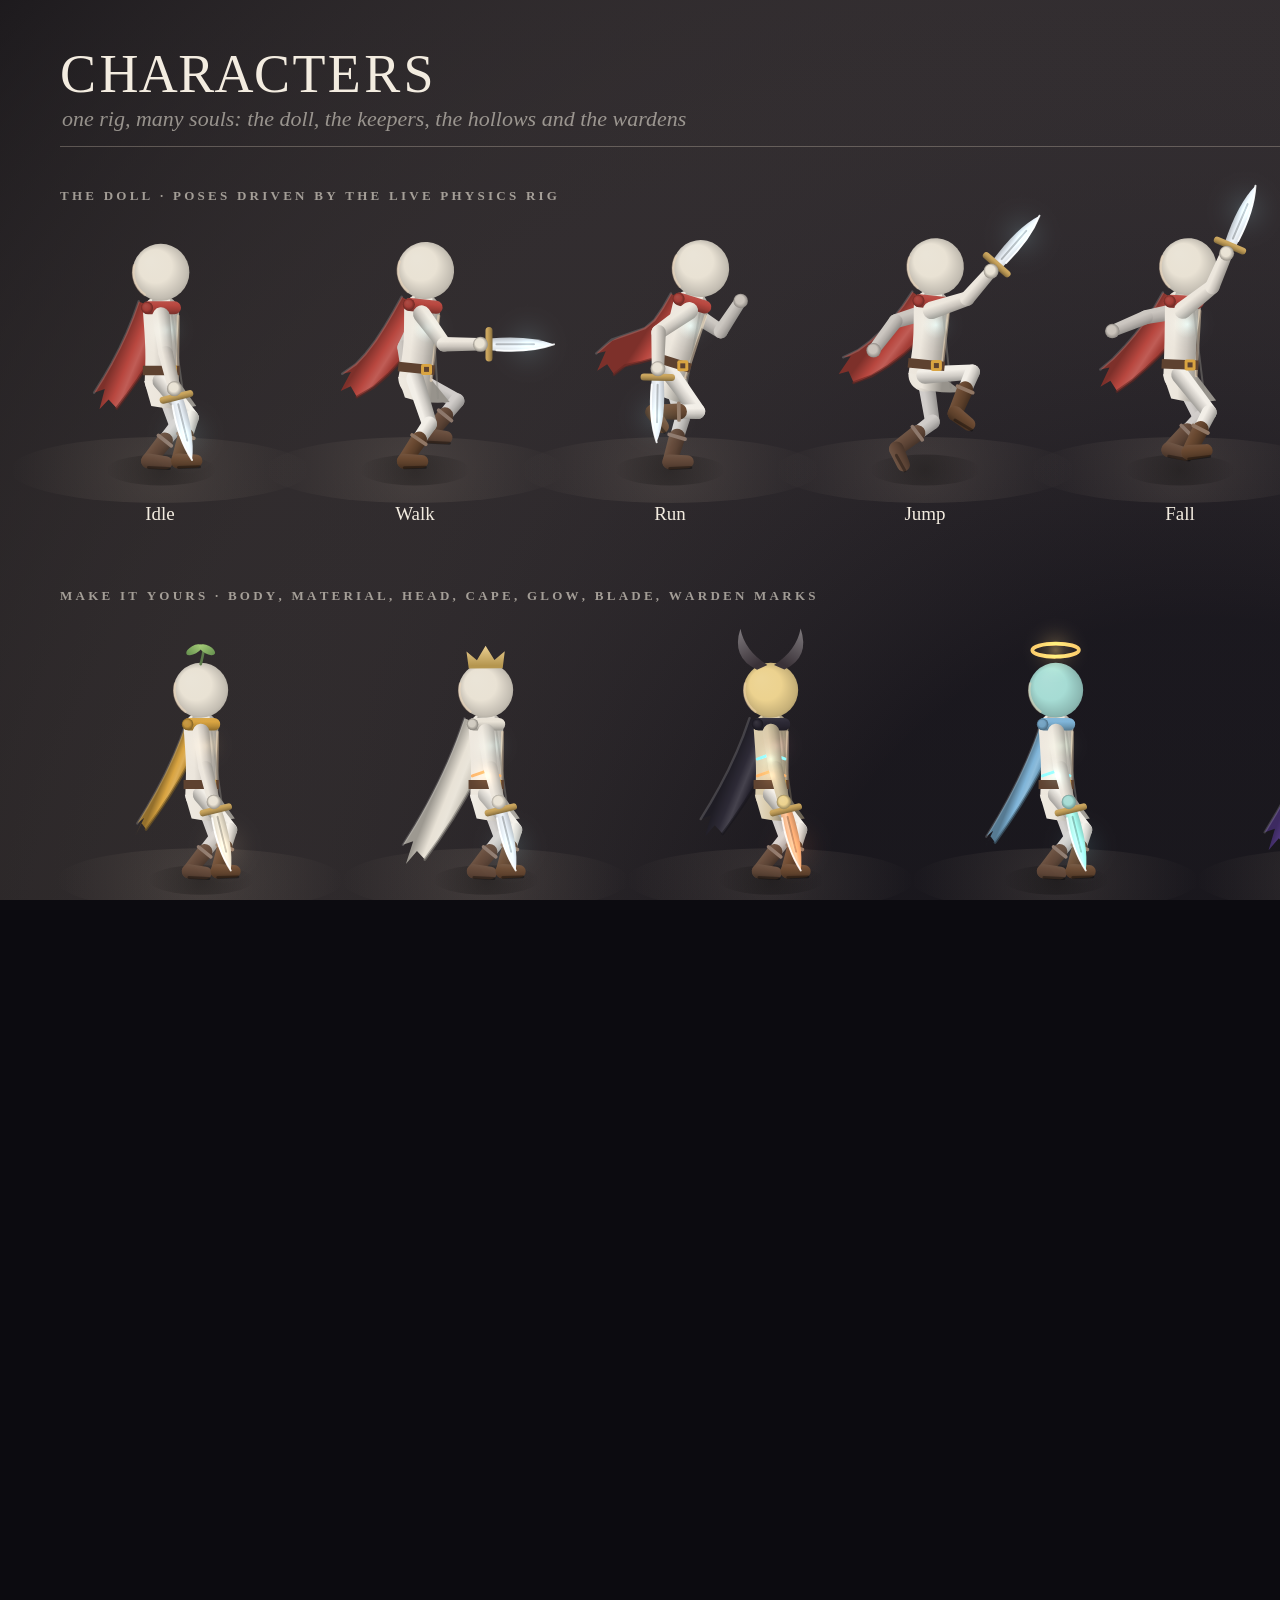
==== commit 74ab4438: "Clean art direction: geometric enemy gear, clean cutscene plates, request sheet II Enemy and warden " ====
--- a/tools/sheets.html
+++ b/tools/sheets.html
@@ -8,5 +8,6 @@
 <canvas id="assets"></canvas>
 <canvas id="requests"></canvas>
 <canvas id="towns"></canvas>
+<canvas id="requests2"></canvas>
 <script type="module" src="sheets.js"></script>
 </body></html>
--- a/css/style.css
+++ b/css/style.css
@@ -84,7 +84,7 @@
 body.touch #btn-menu { width: 46px; height: 46px; }
 #souls-online { color: var(--accent); }
 #souls-online::before { content: ''; display: inline-block; width: 6px; height: 6px; border-radius: 50%; background: var(--accent); box-shadow: 0 0 8px var(--accent); margin-right: 8px; vertical-align: 1px; animation: breathe 1.8s infinite; }
-#compass { position: absolute; left: 50%; top: max(22px, env(safe-area-inset-top)); transform: translateX(-50%); font-size: 11px; letter-spacing: .35em; text-transform: uppercase; color: var(--dim); text-shadow: 0 1px 8px rgba(0,0,0,.7); white-space: nowrap; }
+#compass { position: absolute; left: 50%; top: max(22px, env(safe-area-inset-top)); transform: translateX(-50%); font-size: 11px; letter-spacing: .35em; text-transform: uppercase; color: var(--dim); white-space: nowrap; }
 #compass b { color: var(--text); font-weight: 600; }
 #hotbar { position: absolute; left: 50%; bottom: max(18px, env(safe-area-inset-bottom)); transform: translateX(-50%); display: flex; gap: 6px; pointer-events: auto; }
 .slot { width: 46px; height: 46px; border-radius: 10px; background: var(--glass); border: 1px solid var(--line); position: relative; display: flex; align-items: center; justify-content: center; backdrop-filter: blur(6px); -webkit-backdrop-filter: blur(6px); cursor: pointer; transition: transform .2s var(--ease), border-color .2s; }
@@ -262,7 +262,7 @@
 .tt-keys kbd { font-size: 12px; padding: 4px 9px; border-radius: 9px; min-width: 34px; text-align: center; border-color: rgba(255,240,220,.45); box-shadow: 0 3px 0 rgba(0,0,0,.45); }
 .tt-or { font-size: 10px; color: var(--dim); letter-spacing: .1em; }
 .tt-touch { font: 700 11px Manrope; color: var(--accent); letter-spacing: .08em; text-transform: uppercase; max-width: 130px; text-align: right; }
-.tt-skip { position: absolute; top: -9px; right: 12px; background: rgba(12,11,18,.9); border: 1px solid var(--line); border-radius: 99px; font: 700 9px Manrope; letter-spacing: .16em; text-transform: uppercase; color: var(--dim); cursor: pointer; padding: 3px 9px; }
+.tt-skip { position: absolute; top: -8px; right: 12px; background: rgba(12,11,18,.9); border: 1px solid var(--line); border-radius: 99px; font: 700 7.6px Manrope; letter-spacing: .15em; text-transform: uppercase; color: var(--dim); cursor: pointer; padding: 2.5px 7.6px; }
 .tt-skip:hover { color: var(--text); }
 body.tutoring #compass { opacity: 0; }
 body.touch #tut { width: min(440px, 56vw); top: calc(max(8px, env(safe-area-inset-top)) + 2px); padding: 7px 12px 7px 8px; gap: 10px; }
@@ -655,3 +655,5 @@
 #guidechip .gk.t { font: 700 10px Manrope; letter-spacing: .14em; text-transform: uppercase; color: #bff6ff; }
 body.modal #guidechip, body.bag-open #guidechip { opacity: 0; }
 @media (max-height: 500px) { #guidechip { bottom: 96px; } }
+
+.vessel.vfly { position: fixed; z-index: 70; pointer-events: none; margin: 0; }
